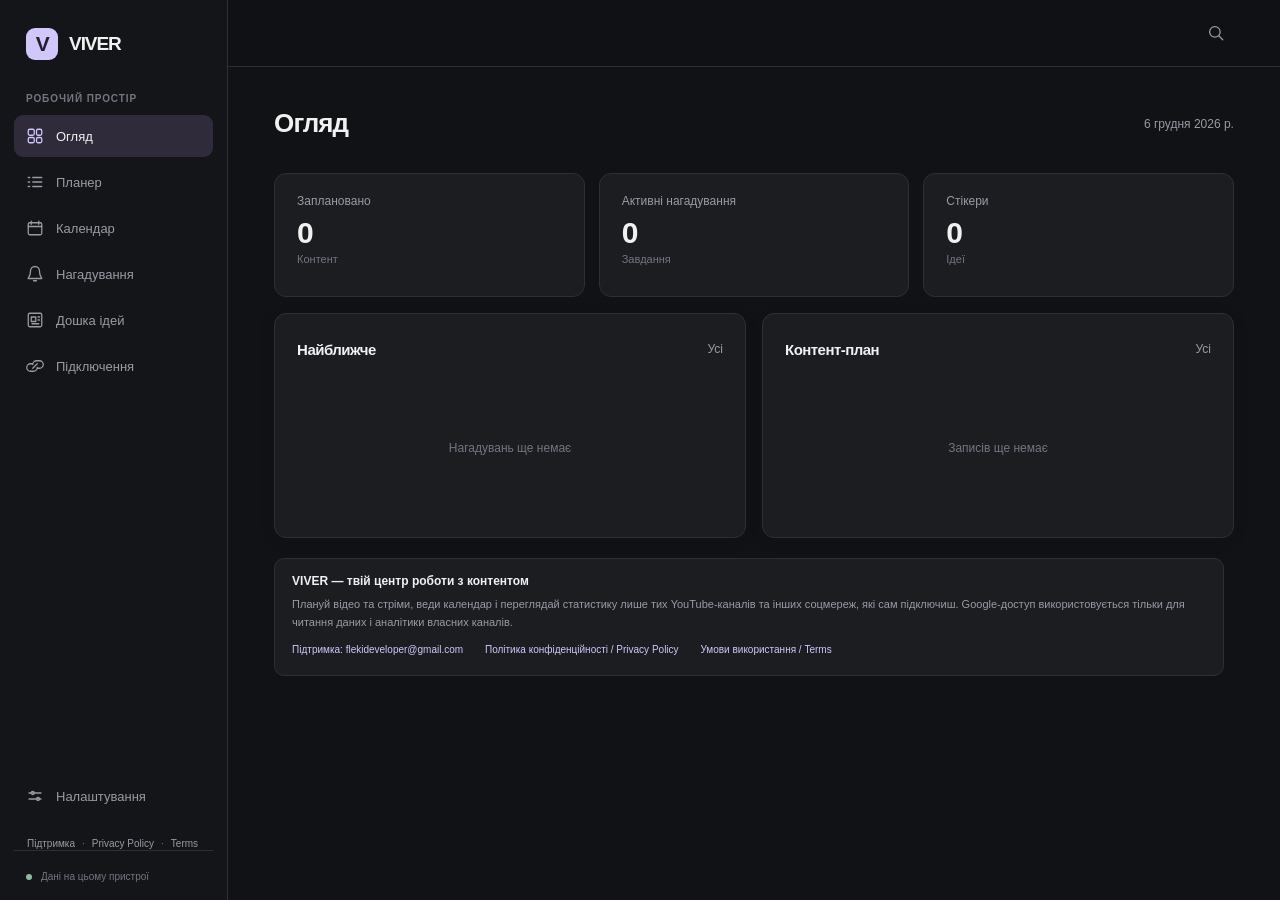
==== index.html @ 45562a7c "legal: use flekideveloper@gmail.com as VIVER official support contact on site and in legal policies" ====
<!doctype html>
<html lang="uk" data-theme="dark">
<head>
<meta charset="utf-8">
<meta name="viewport" content="width=device-width, initial-scale=1">
<meta name="theme-color" content="#111215">
<meta http-equiv="Content-Security-Policy" content="default-src 'self'; script-src 'self'; connect-src 'self' https://viver-auth.flekideveloper.workers.dev; img-src 'self' https: data:; style-src 'self' 'unsafe-inline'; object-src 'none'; base-uri 'self'; form-action 'self';">
<meta name="description" content="VIVER — creator dashboard для планування контенту, календаря й аналітики підключених YouTube, TikTok, Twitch та X акаунтів.">
<title>VIVER</title>
<link rel="icon" href="./favicon.svg" type="image/svg+xml">
<link rel="stylesheet" href="./style.css?v=14">
<script defer src="./app.js?v=8"></script>
<script defer src="./features.js?v=7"></script>
<script defer src="./connections.js?v=4"></script>
<script defer src="./youtube.js?v=5"></script>
<script defer src="./overview-analytics.js?v=5"></script>
<script defer src="./creator-studio.js?v=4"></script>
<script defer src="./platform-hub.js?v=3"></script>
</head>
<body>
<svg class="sprites" aria-hidden="true" xmlns="http://www.w3.org/2000/svg">
<symbol id="i-home" viewBox="0 0 24 24"><rect x="3" y="3" width="8" height="8" rx="2"/><rect x="14" y="3" width="7" height="8" rx="2"/><rect x="3" y="14" width="8" height="7" rx="2"/><rect x="14" y="14" width="7" height="7" rx="2"/></symbol>
<symbol id="i-list" viewBox="0 0 24 24"><path d="M9 6h12M9 12h12M9 18h12M3 6h2M3 12h2M3 18h2"/></symbol>
<symbol id="i-calendar" viewBox="0 0 24 24"><rect x="3" y="5" width="18" height="16" rx="2"/><path d="M7 3v4m10-4v4M3 10h18"/></symbol>
<symbol id="i-bell" viewBox="0 0 24 24"><path d="M18 8a6 6 0 0 0-12 0c0 8-3 8-3 10h18c0-2-3-2-3-10Zm-8 13h4"/></symbol>
<symbol id="i-board" viewBox="0 0 24 24"><rect x="3" y="3" width="18" height="18" rx="2"/><path d="M7 8h6v6H7zM16 8h2m-2 4h2M8 17h9"/></symbol>
<symbol id="i-link" viewBox="0 0 24 24"><path d="M9 15l6-6M8 9H6a5 5 0 0 0 0 10h4a5 5 0 0 0 5-5m-6-4a5 5 0 0 1 5-5h4a5 5 0 0 1 0 10h-2"/></symbol>
<symbol id="i-settings" viewBox="0 0 24 24"><path d="M4 8h16M4 16h16"/><circle cx="9" cy="8" r="2"/><circle cx="16" cy="16" r="2"/></symbol>
<symbol id="i-search" viewBox="0 0 24 24"><circle cx="10.5" cy="10.5" r="7"/><path d="m16 16 5 5"/></symbol>
<symbol id="i-plus" viewBox="0 0 24 24"><path d="M12 4v16M4 12h16"/></symbol>
<symbol id="i-close" viewBox="0 0 24 24"><path d="M5 5l14 14M19 5 5 19"/></symbol>
<symbol id="i-edit" viewBox="0 0 24 24"><path d="M4 20h5L20 9a2.2 2.2 0 0 0-5-5L4 15v5Zm9-12 4 4"/></symbol>
<symbol id="i-check" viewBox="0 0 24 24"><path d="m4 12 5 5L20 6"/></symbol>
<symbol id="i-trash" viewBox="0 0 24 24"><path d="M4 7h16m-13 0 1 14h8l1-14M9 7V4h6v3"/></symbol>
<symbol id="i-download" viewBox="0 0 24 24"><path d="M12 3v13m-5-5 5 5 5-5M4 18v3h16v-3"/></symbol>
<symbol id="i-upload" viewBox="0 0 24 24"><path d="M12 16V3m-5 5 5-5 5 5M4 18v3h16v-3"/></symbol>
<symbol id="i-menu" viewBox="0 0 24 24"><path d="M4 7h16M4 12h16M4 17h16"/></symbol>
</svg>
<div class="layout">
<aside class="sidebar" id="sidebar" aria-label="Навігація">
 <div class="brand"><div class="logo">V</div><span>VIVER</span></div>
 <div class="nav-label" data-t="workspace">РОБОЧИЙ ПРОСТІР</div>
 <nav class="navigation">
  <button class="nav-item active" data-page="home" type="button"><svg><use href="#i-home"/></svg><span data-t="home">Огляд</span></button>
  <button class="nav-item" data-page="planner" type="button"><svg><use href="#i-list"/></svg><span data-t="planner">Планер</span></button>
  <button class="nav-item" data-page="calendar" type="button"><svg><use href="#i-calendar"/></svg><span data-t="calendar">Календар</span></button>
  <button class="nav-item" data-page="reminders" type="button"><svg><use href="#i-bell"/></svg><span data-t="reminders">Нагадування</span><span id="nav-reminder-count" class="nav-count" hidden></span></button>
  <button class="nav-item" data-page="board" type="button"><svg><use href="#i-board"/></svg><span data-t="board">Дошка ідей</span></button>
  <button class="nav-item" data-page="platforms" type="button"><svg><use href="#i-link"/></svg><span data-t="platforms">Статистика</span></button>
 </nav>
 <div class="sidebar-social" id="sidebar-social" hidden>
  <div class="nav-label" id="sidebar-social-heading">ПІДКЛЮЧЕНІ СОЦМЕРЕЖІ</div>
  <nav class="navigation social-side-navigation" id="social-sidebar-nav" aria-label="Підключені соцмережі"></nav>
 </div>
 <div class="sidebar-bottom"><button class="nav-item" data-page="settings" type="button"><svg><use href="#i-settings"/></svg><span data-t="settings">Налаштування</span></button><nav class="legal-nav" aria-label="Правова інформація"><a href="mailto:flekideveloper@gmail.com">Підтримка</a><span aria-hidden="true">·</span><a href="./privacy.html" target="_blank" rel="noopener">Privacy Policy</a><span aria-hidden="true">·</span><a href="./terms.html" target="_blank" rel="noopener">Terms</a></nav><div class="local-label"><span class="local-dot"></span><span data-t="local">Дані на цьому пристрої</span></div></div>
</aside>
<div class="scrim" id="scrim"></div>
<div class="content-shell">
 <header class="topbar">
  <div class="topbar-left"><button id="menu" class="icon-button mobile-menu" type="button" aria-label="Меню"><svg><use href="#i-menu"/></svg></button><strong id="page-heading">Огляд</strong></div>
  <div class="topbar-right"><button id="search-open" class="icon-button" type="button" aria-label="Пошук" title="Пошук • Ctrl+K"><svg><use href="#i-search"/></svg></button></div>
 </header>
 <main id="main" tabindex="-1">
  <section class="page active" id="page-home">
   <div class="page-title"><h1 data-t="overviewTitle">Огляд</h1><span id="today"></span></div>
   <div class="overview-stats">
    <button class="stat" data-goto="planner" type="button"><span data-t="scheduled">Заплановано</span><strong id="stat-plans">0</strong><small data-t="content">Контент</small></button>
    <button class="stat" data-goto="reminders" type="button"><span data-t="openTasks">Активні нагадування</span><strong id="stat-reminders">0</strong><small data-t="tasks">Завдання</small></button>
    <button class="stat" data-goto="board" type="button"><span data-t="notes">Стікери</span><strong id="stat-notes">0</strong><small data-t="ideas">Ідеї</small></button>
   </div>
   <div class="overview-grid">
    <div class="panel"><div class="panel-title"><h2 data-t="upcoming">Найближче</h2><button class="text-button" type="button" data-goto="reminders" data-t="viewAll">Усі</button></div><div id="home-reminders" class="compact-list"></div></div>
    <div class="panel"><div class="panel-title"><h2 data-t="contentPlan">Контент-план</h2><button class="text-button" type="button" data-goto="planner" data-t="viewAll">Усі</button></div><div id="home-plans" class="compact-list"></div></div>
   </div>
   <div class="viver-public-about" aria-label="About VIVER">
    <strong>VIVER — твій центр роботи з контентом</strong>
    <p>Плануй відео та стріми, веди календар і переглядай статистику лише тих YouTube-каналів та інших соцмереж, які сам підключиш. Google-доступ використовується тільки для читання даних і аналітики власних каналів.</p>
    <a href="mailto:flekideveloper@gmail.com">Підтримка: flekideveloper@gmail.com</a>
    <a href="./privacy.html" target="_blank" rel="noopener">Політика конфіденційності / Privacy Policy</a>
    <a href="./terms.html" target="_blank" rel="noopener">Умови використання / Terms</a>
   </div>
  </section>
  <section class="page" id="page-planner">
   <div class="page-title"><h1 data-t="planner">Планер</h1><div class="planner-header"><span id="plan-count" class="count"></span><div class="segmented" id="plan-modes"><button type="button" data-plan-mode="list" class="active" data-t="listMode">Список</button><button type="button" data-plan-mode="board" data-t="kanbanMode">Етапи</button></div><button type="button" class="primary-button" id="plan-new-top"><svg><use href="#i-plus"/></svg><span data-t="newPost">Новий запис</span></button></div></div>
   <div class="workspace-grid" id="planner-layout">
    <div class="panel form-panel" id="plan-editor" hidden><h2 id="plan-form-heading" data-t="newPost">Новий запис</h2>
     <form id="plan-form">
      <label><span data-t="title">Назва</span><input id="plan-title" maxlength="110" required placeholder="Назва відео або стриму" data-ph="contentPlaceholder"></label>
      <div class="two-fields"><label><span data-t="platform">Платформа</span><select id="plan-platform"><option value="youtube">YouTube</option><option value="tiktok">TikTok</option><option value="twitch">Twitch</option><option value="x">X</option><option value="other" data-t="other">Інше</option></select></label>
      <label><span data-t="stage">Стан</span><select id="plan-status"><option value="idea" data-t="idea">Ідея</option><option value="draft" data-t="draft">У процесі</option><option value="script" data-t="script">Сценарій</option><option value="record" data-t="record">Запис</option><option value="edit" data-t="editing">Монтаж</option><option value="ready" data-t="ready">Готово</option><option value="published" data-t="published">Опубліковано</option></select></label></div>
      <label><span data-t="date">Дата й час</span><input id="plan-date" type="datetime-local" required></label>
      <label><span data-t="details">Нотатка</span><textarea id="plan-notes" maxlength="350" rows="3" placeholder="Необов’язково" data-ph="optional"></textarea></label>
      <div class="form-actions"><button class="primary-button" id="plan-save" type="submit" data-t="addPost">Додати запис</button><button class="quiet-button" id="plan-cancel" type="button" hidden data-t="cancel">Скасувати</button></div>
     </form>
    </div>
    <div class="panel list-panel"><div class="panel-title"><h2 data-t="myContent">Мій контент</h2><select class="mini-select" id="plan-filter" aria-label="Фільтр"><option value="all" data-t="all">Усі</option><option value="idea" data-t="idea">Ідея</option><option value="draft" data-t="draft">У процесі</option><option value="script" data-t="script">Сценарій</option><option value="record" data-t="record">Запис</option><option value="edit" data-t="editing">Монтаж</option><option value="ready" data-t="ready">Готово</option><option value="published" data-t="published">Опубліковано</option></select></div><div id="plan-list" class="item-list"></div></div>
   </div>
   <div class="panel planner-visual" id="planner-visual" hidden><div class="planner-visual-top"><span class="visual-caption" data-t="dragStages">Перетягуй картки між етапами</span><button class="secondary-button" type="button" id="planner-new">+ <span data-t="newPost">Новий запис</span></button></div><div id="planner-visual-content"></div></div>
  </section>
  <section class="page" id="page-calendar">
   <div class="page-title"><h1 data-t="calendar">Календар</h1><div class="calendar-top-actions"><button type="button" class="secondary-button" id="calendar-add-plan"><svg><use href="#i-plus"/></svg><span data-t="newPost">Новий запис</span></button></div></div>
   <div class="calendar-page-layout">
    <div class="panel calendar-page-panel">
     <div class="calendar-nav" id="calendar-nav"><div class="calendar-month-steps"><button type="button" class="icon-button" id="calendar-prev" aria-label="Попередній місяць">‹</button><strong id="calendar-month"></strong><button type="button" class="icon-button" id="calendar-next" aria-label="Наступний місяць">›</button></div><button type="button" class="secondary-button" id="calendar-today" data-t="today">Сьогодні</button></div>
     <div id="calendar-content"></div>
    </div>
    <aside class="panel calendar-agenda" aria-label="Події обраного дня">
      <div class="agenda-head"><h2 id="calendar-selected-date"></h2><button type="button" class="icon-button" id="calendar-add-reminder" title="Нове нагадування" aria-label="Нове нагадування"><svg><use href="#i-plus"/></svg></button></div>
      <div id="calendar-day-items" class="agenda-items"></div>
    </aside>
   </div>
  </section>
  <section class="page" id="page-reminders">
   <div class="page-title"><h1 data-t="reminders">Нагадування</h1><div class="row-buttons"><button type="button" class="secondary-button" id="enable-alerts" title="Сповіщення працюють, поки вкладка відкрита"><svg><use href="#i-bell"/></svg><span data-t="alerts">Сповіщення</span></button><button type="button" class="primary-button" id="reminder-new-top"><svg><use href="#i-plus"/></svg><span data-t="newReminder">Нове нагадування</span></button></div></div>
   <div class="workspace-grid" id="reminder-layout">
    <div class="panel form-panel" id="reminder-editor" hidden><h2 id="reminder-form-heading" data-t="newReminder">Нове нагадування</h2>
     <form id="reminder-form">
      <label><span data-t="title">Назва</span><input id="reminder-title" maxlength="110" required placeholder="Що потрібно зробити?" data-ph="taskPlaceholder"></label>
      <label><span data-t="date">Дата й час</span><input id="reminder-due" type="datetime-local" required></label>
      <label><span data-t="repeatLabel">Повторення</span><select id="reminder-repeat"><option value="none" data-t="noRepeat">Без повторення</option><option value="daily" data-t="daily">Щодня</option><option value="weekly" data-t="weekly">Щотижня</option><option value="monthly" data-t="monthly">Щомісяця</option><option value="weekdays" data-t="selectedDays">Вибрані дні</option></select></label>
      <fieldset id="reminder-weekdays" class="weekday-picker" hidden><legend data-t="chooseDays">Дні тижня</legend><label><input type="checkbox" value="1">Пн</label><label><input type="checkbox" value="2">Вт</label><label><input type="checkbox" value="3">Ср</label><label><input type="checkbox" value="4">Чт</label><label><input type="checkbox" value="5">Пт</label><label><input type="checkbox" value="6">Сб</label><label><input type="checkbox" value="0">Нд</label></fieldset>
      <label><span data-t="priority">Пріоритет</span><select id="reminder-priority"><option value="normal" data-t="normal">Звичайний</option><option value="high" data-t="high">Високий</option><option value="low" data-t="low">Низький</option></select></label>
      <div class="form-actions"><button class="primary-button" id="reminder-save" type="submit" data-t="addReminder">Додати</button><button class="quiet-button" id="reminder-cancel" type="button" hidden data-t="cancel">Скасувати</button></div>
     </form>
    </div>
    <div class="panel list-panel"><div class="panel-title"><h2 data-t="myReminders">Мої нагадування</h2><div class="tabs" id="reminder-tabs"><button class="active" data-filter="open" type="button" data-t="open">Активні</button><button data-filter="all" type="button" data-t="all">Усі</button><button data-filter="done" type="button" data-t="done">Готові</button></div></div><div id="reminder-list" class="item-list"></div></div>
   </div>
  </section>
  <section class="page" id="page-board">
   <div class="page-title"><h1 data-t="board">Дошка ідей</h1><span id="note-count" class="count"></span></div>
   <div class="board-frame">
    <div class="board-toolbar">
     <div class="board-toolgroup"><button type="button" class="primary-button" id="add-note"><svg><use href="#i-plus"/></svg><span data-t="sticky">Стікер</span></button><div class="color-list" id="note-colors" aria-label="Колір стікера">
      <button type="button" class="swatch selected" data-color="yellow" style="--color:#ffdf82" title="Жовтий" aria-label="Жовтий"></button>
      <button type="button" class="swatch" data-color="pink" style="--color:#f9b8c4" title="Рожевий" aria-label="Рожевий"></button>
      <button type="button" class="swatch" data-color="lavender" style="--color:#cdbdfa" title="Фіолетовий" aria-label="Фіолетовий"></button>
      <button type="button" class="swatch" data-color="mint" style="--color:#aae7c8" title="М’ятний" aria-label="М’ятний"></button>
      <button type="button" class="swatch" data-color="blue" style="--color:#acdaff" title="Синій" aria-label="Синій"></button>
      <button type="button" class="swatch" data-color="peach" style="--color:#facaa3" title="Персиковий" aria-label="Персиковий"></button>
     </div><select id="board-group-filter" class="mini-select" aria-label="Групи"><option value="all" data-t="allGroups">Усі групи</option></select></div>
     <div class="zoom-controls"><button type="button" id="zoom-out" aria-label="Зменшити">−</button><span id="zoom-label">100%</span><button type="button" id="zoom-in" aria-label="Збільшити">+</button></div>
    </div>
    <div class="board-scroll" id="board-scroll">
     <div class="board-sizer" id="board-sizer"><div class="board-surface" id="board-surface"><svg class="board-connections" id="board-connections" width="1560" height="960" viewBox="0 0 1560 960" aria-hidden="true"></svg><div class="notes-layer" id="notes-layer"></div><div class="board-empty" id="board-empty"><span class="empty-sticky">+</span><strong data-t="emptyBoard">Тут починаються ідеї</strong><button class="quiet-button" id="empty-add" type="button" data-t="addFirst">Додати стікер</button></div></div></div>
    </div>
   </div>
   <input type="file" accept="image/*" id="note-image-input" hidden>
  </section>
  <section class="page" id="page-platforms">
   <div class="page-title"><h1 data-t="platforms">Статистика</h1></div>
   <div class="panel connections-panel"><div class="panel-title"><h2 data-t="accountConnections">Підключені акаунти</h2></div>
    <div class="connection-grid" id="viver-accounts" aria-live="polite"></div>
    <p class="connection-info" id="account-status-info"></p>
   </div>
  </section>

  <section class="page social-network-page" id="page-youtube" aria-hidden="true">
   <div class="page-title"><h1>YouTube</h1></div>
   <section class="youtube-accounts-switcher" id="youtube-accounts-switcher" hidden aria-label="Твої YouTube-канали">
     <div class="youtube-switcher-heading"><div><strong id="youtube-accounts-title">Мої YouTube-канали</strong><small id="youtube-accounts-limit">1 із 3</small></div><button type="button" class="secondary-button" id="youtube-add-channel">+ <span id="youtube-add-channel-label">Додати канал</span></button></div>
     <div id="youtube-channel-options" class="youtube-channel-options" role="group" aria-label="Обрати YouTube-канал"></div>
   </section>
   <section class="panel youtube-live-panel" id="youtube-live-panel" data-platform-section="youtube" aria-label="Статистика YouTube" hidden>
    <div class="panel-title">
     <div class="youtube-heading"><span class="youtube-heading-mark">▶</span><h2> YouTube · <span id="youtube-section-title">Канал</span></h2></div>
     <button type="button" class="secondary-button" id="youtube-refresh"><span aria-hidden="true">↻</span><span id="youtube-refresh-text">Оновити</span></button>
    </div>
    <div class="youtube-status" id="youtube-live-status" role="status" aria-live="polite"></div>
    <div class="youtube-live-data" id="youtube-live-data" hidden>
      <div class="youtube-channel-profile" id="youtube-channel-profile"></div>
      <div class="youtube-live-metrics" id="youtube-live-metrics"></div>
      <div class="youtube-history" id="youtube-history" hidden></div>
      <div class="youtube-latest" id="youtube-latest"></div>
      <div class="youtube-foot" id="youtube-live-foot"></div>
    </div>
   </section>
   <section class="creator-overview" id="creator-overview" aria-label="Аналітика соцмереж">
    <div class="creator-overview-top">
      <div><h2 id="creator-overview-title">Аналітика соцмереж</h2><p id="creator-overview-subtitle">Показники підключених акаунтів</p></div>
      <button class="secondary-button creator-refresh" type="button" id="creator-refresh"><span aria-hidden="true">↻</span><span id="creator-refresh-label">Оновити</span></button>
    </div>
    <div id="creator-overview-content" aria-live="polite" class="creator-overview-content"></div>
   </section>
   <section class="creator-home-tools" id="creator-home-tools" hidden aria-label="Цілі й сповіщення"><div id="creator-home-goals"></div><div id="creator-home-alerts"></div></section>
   <section class="panel studio-panel" id="studio-panel" data-platform-section="youtube" hidden aria-label="Creator Studio YouTube">
    <div class="studio-head">
      <div><h2 id="studio-heading">Мій YouTube · Creator Studio</h2><p id="studio-caption">Відео, планер, цілі, події й порівняння</p></div>
      <button class="secondary-button" type="button" id="studio-reload">↻ <span id="studio-reload-text">Оновити</span></button>
    </div>
    <div class="studio-tabs" id="studio-tabs" role="tablist" aria-label="Вкладки Creator Studio">
      <button role="tab" type="button" class="active" aria-selected="true" data-studio-tab="videos">Відео</button>
      <button role="tab" type="button" aria-selected="false" data-studio-tab="planner">Планер</button>
      <button role="tab" type="button" aria-selected="false" data-studio-tab="goals">Цілі</button>
      <button role="tab" type="button" aria-selected="false" data-studio-tab="alerts">Сповіщення <span id="studio-alert-count" hidden></span></button>
      <button role="tab" type="button" aria-selected="false" data-studio-tab="compare">Порівняння</button>
    </div>
    <div class="studio-body" id="studio-body" role="tabpanel" aria-live="polite"></div>
   </section>

  </section>
  <section class="page social-network-page" id="page-tiktok" aria-hidden="true">
   <div class="page-title"><h1>TikTok</h1></div>
   <div class="social-network-mount" id="social-mount-tiktok">   <section class="panel social-studio-panel" id="social-studio-panel" data-platform-section="social" hidden>
    <div class="social-studio-head"><div><h2 id="social-studio-title">Платформа</h2><p id="social-studio-subtitle">Аналітика підключеного акаунта</p></div>
      <button type="button" class="secondary-button" id="social-studio-reload">↻ <span id="social-studio-reload-label">Оновити</span></button>
    </div>
    <div class="social-studio-tabs" id="social-studio-tabs" role="tablist" aria-label="Інструменти платформи"></div>
    <div class="social-studio-content" id="social-studio-content" role="tabpanel" aria-live="polite"></div>
   </section>
</div>
  </section>
  <section class="page social-network-page" id="page-twitch" aria-hidden="true">
   <div class="page-title"><h1>Twitch</h1></div>
   <div class="social-network-mount" id="social-mount-twitch"></div>
  </section>
  <section class="page social-network-page" id="page-x" aria-hidden="true">
   <div class="page-title"><h1>X</h1></div>
   <div class="social-network-mount" id="social-mount-x"></div>
  </section>
  <section class="page" id="page-settings">
   <div class="page-title"><h1 data-t="settings">Налаштування</h1></div>
   <div class="settings-stack">
    <div class="setting-row theme-setting-row"><div><strong data-t="appearance">Вигляд</strong></div><div class="theme-grid" id="theme-buttons" role="group" aria-label="Тема оформлення">
      <button type="button" class="theme-option active" data-theme-option="dark" aria-pressed="true"><span class="theme-preview preview-dark"><i></i><b></b></span><span data-t="dark">Темна</span></button>
      <button type="button" class="theme-option" data-theme-option="light" aria-pressed="false"><span class="theme-preview preview-light"><i></i><b></b></span><span data-t="light">Світла</span></button>
      <button type="button" class="theme-option" data-theme-option="gray" aria-pressed="false"><span class="theme-preview preview-gray"><i></i><b></b></span><span data-t="gray">Сіра</span></button>
      <button type="button" class="theme-option" data-theme-option="cosmic" aria-pressed="false"><span class="theme-preview preview-cosmic"><i></i><b></b></span><span data-t="cosmic">Космічна</span></button>
     </div></div>
    <div class="setting-row"><div><strong data-t="language">Мова</strong></div><select id="language" aria-label="Мова"><option value="uk">Українська</option><option value="en">English</option></select></div>
    <div class="setting-row"><div><strong data-t="backup">Резервна копія</strong></div><div class="row-buttons"><button type="button" class="secondary-button" id="export"><svg><use href="#i-download"/></svg><span data-t="export">Експорт</span></button><label class="secondary-button file-button" for="import"><svg><use href="#i-upload"/></svg><span data-t="import">Імпорт</span><input id="import" type="file" accept=".json,application/json" hidden></label></div></div>
    <div class="setting-row danger"><div><strong data-t="reset">Видалити локальні дані</strong></div><button type="button" class="danger-button" id="reset" data-t="delete">Видалити</button></div>
   </div>
   <p class="settings-footnote" data-t="storageNotice">Нагадування, планер і стікери зберігаються лише в цьому браузері.</p>
   <details class="imported-reports-collapse" id="imported-reports-collapse">
     <summary id="imported-reports-summary">Імпортовані CSV/JSON звіти <span>⌄</span></summary>
   <div class="panel analytics-panel"><div class="panel-title"><h2 data-t="statistics">Звіти</h2><div class="row-buttons"><button class="secondary-button" id="report-template" type="button" data-t="sampleCsv">Шаблон CSV</button><label class="secondary-button file-button" for="report-import"><svg><use href="#i-upload"/></svg><span data-t="importReport">Імпорт звіту</span><input id="report-import" type="file" accept=".csv,.json,text/csv,application/json" hidden></label></div></div>
    <div class="analytics-filters"><label><span data-t="platform">Платформа</span><select id="analytics-provider"><option value="youtube">YouTube</option><option value="tiktok">TikTok</option><option value="twitch">Twitch</option><option value="x">X</option></select></label><label><span data-t="metric">Показник</span><select id="analytics-metric"><option value="views" data-t="views">Перегляди</option><option value="followers" data-t="followers">Підписники</option><option value="likes" data-t="likes">Вподобання</option><option value="comments" data-t="comments">Коментарі</option><option value="shares" data-t="shares">Поширення</option></select></label></div>
    <div class="analytics-chart" id="analytics-chart"></div>
    <div class="analytics-bottom"><small data-t="reportNote">Статистика лише з імпортованих звітів. Автоматичне підключення соцмереж ще недоступне.</small><button id="analytics-clear" type="button" class="text-button" data-t="clearReports">Видалити звіти</button></div>
   </div>
   </details>
  </section>
 </main>
</div>
</div>
<dialog id="note-details-dialog" class="note-details-dialog" aria-labelledby="note-details-title">
 <form id="note-details-form" method="dialog">
  <div class="note-dialog-heading"><h2 id="note-details-title" data-t="noteDetails">Деталі стікера</h2><button type="button" class="icon-button" id="note-details-close" aria-label="Закрити"><svg><use href="#i-close"/></svg></button></div>
  <label><span data-t="noteGroup">Група</span><input id="note-details-group" maxlength="36" placeholder="Необов'язково" data-ph="optional" autocomplete="off"></label>
  <label><span data-t="noteLink">Посилання (HTTPS)</span><input id="note-details-link" type="url" maxlength="500" placeholder="https://…" autocomplete="off"></label>
  <div class="form-actions"><button type="submit" class="primary-button" id="note-details-save" data-t="saveChanges">Зберегти зміни</button><button type="button" class="quiet-button" id="note-details-cancel" data-t="cancel">Скасувати</button></div>
 </form>
</dialog>
<div class="toast" id="toast" role="status" aria-live="polite"></div>
<dialog id="search-dialog" class="search-dialog"><div class="search-top"><svg><use href="#i-search"/></svg><input type="search" id="search-input" placeholder="Знайти в моїх записах…" data-ph="searchPlaceholder" autocomplete="off"><button class="icon-button" type="button" id="search-close" aria-label="Закрити"><svg><use href="#i-close"/></svg></button></div><div class="search-results" id="search-results"></div><div class="search-footer">Esc · <span data-t="close">Закрити</span></div></dialog>
</body>
</html>
---- style.css ----
:root{color-scheme:dark;--bg:#111215;--sidebar:#141518;--card:#1b1d21;--hover:#24262c;--border:#2d2f35;--text:#f1f1f1;--sub:#989ba4;--hint:#727681;--accent:#d2c7fb;--accent-text:#201b30;--field:#16171b;--danger:#ec99a0;font-family:Inter,ui-sans-serif,-apple-system,BlinkMacSystemFont,"Segoe UI",sans-serif;font-size:14px;font-synthesis:none}
*{box-sizing:border-box}html{scroll-behavior:smooth}body{margin:0;background:var(--bg);color:var(--text);min-width:310px}button,input,select,textarea{font:inherit}button{cursor:pointer}button:disabled{opacity:.45;cursor:not-allowed}button:focus-visible,input:focus-visible,textarea:focus-visible,select:focus-visible{outline:2px solid var(--accent);outline-offset:2px}button:active{transform:scale(.985)}svg:not(.sprites){width:19px;height:19px;stroke:currentColor;fill:none;stroke-width:1.7;stroke-linecap:round;stroke-linejoin:round;flex:none}.sprites{position:absolute;width:0;height:0;overflow:hidden}p,h1,h2,h3{margin-top:0}h1,h2,h3{letter-spacing:-.035em}h1{font-size:26px;font-weight:650}h2{font-size:15px;font-weight:650}small{font-size:12px}
[hidden]{display:none!important}
.layout{display:flex;min-height:100vh}.sidebar{width:228px;min-width:228px;position:sticky;top:0;height:100vh;padding:28px 14px 18px;background:var(--sidebar);border-right:1px solid var(--border);display:flex;flex-direction:column;z-index:60}.brand{display:flex;align-items:center;gap:11px;padding:0 12px 33px;font-size:19px;font-weight:800;letter-spacing:-.055em}.logo{width:32px;height:32px;border-radius:9px;background:var(--accent);color:#22202b;display:grid;place-items:center;font-size:21px;font-weight:850;letter-spacing:-.07em}.nav-label{font-size:10px;letter-spacing:.09em;font-weight:650;color:var(--hint);padding:0 12px;margin-bottom:11px}.navigation{display:grid;gap:4px}.nav-item{display:flex;width:100%;height:42px;align-items:center;gap:12px;background:transparent;border:0;border-radius:9px;padding:0 12px;text-align:left;color:var(--sub);font-size:13px;font-weight:520}.nav-item:hover{background:var(--hover);color:var(--text)}.nav-item.active{color:var(--text);background:#302b3b}.nav-item.active svg{color:var(--accent)}.nav-item svg{width:18px;height:18px}.nav-count{margin-left:auto;min-width:21px;border-radius:5px;background:var(--hover);text-align:center;padding:2px 5px;font-size:11px;color:var(--text)}.sidebar-bottom{margin-top:auto}.sidebar-bottom .nav-item{margin-bottom:14px}.local-label{border-top:1px solid var(--border);padding:20px 12px 0;display:flex;align-items:center;gap:9px;color:var(--hint);font-size:10px}.local-dot{width:6px;height:6px;border-radius:50%;background:#8cbba2}.content-shell{flex:1;min-width:0;max-width:100%}.topbar{height:67px;border-bottom:1px solid var(--border);display:flex;align-items:center;justify-content:space-between;padding:0 clamp(24px,3.6vw,55px);position:sticky;top:0;z-index:35;background:color-mix(in srgb,var(--bg) 96%,transparent);backdrop-filter:blur(12px)}.topbar-left,.topbar-right{display:flex;align-items:center;gap:14px}.topbar-left strong{font-size:13px;font-weight:620}.icon-button{border:0;background:none;color:var(--sub);height:36px;width:36px;border-radius:8px;display:grid;place-items:center}.icon-button:hover{background:var(--hover);color:var(--text)}.icon-button svg{width:18px;height:18px}.top-divider{height:24px;width:1px;background:var(--border)}.account-icon{height:31px;width:31px;background:#322a3f;color:#d8c8ff;border:1px solid #4d425d;border-radius:9px;display:grid;place-items:center;font-size:13px;font-weight:760}.mobile-menu{display:none}
main{padding:34px clamp(24px,3.6vw,55px) 65px;max-width:1580px;margin:auto;outline:none}.page{display:none}.page.active{display:block;animation:fade .18s ease-out}@keyframes fade{from{opacity:.6;transform:translateY(4px)}to{opacity:1;transform:translateY(0)}}.page-title{display:flex;justify-content:space-between;align-items:center;gap:15px;min-height:45px;margin-bottom:27px}.page-title h1{margin:0}.page-title>span{color:var(--sub);font-size:12px}.count{font-variant-numeric:tabular-nums}
.overview-stats{display:grid;grid-template-columns:repeat(3,minmax(0,1fr));gap:14px;margin-bottom:16px}.stat{border:1px solid var(--border);background:var(--card);border-radius:12px;padding:20px 22px;display:flex;flex-direction:column;align-items:flex-start;min-height:154px;text-align:left;color:var(--text);transition:background .14s,border-color .14s}.stat:hover{background:var(--hover);border-color:#505057}.stat>span{font-size:12px;color:var(--sub)}.stat strong{font-size:35px;line-height:1.2;font-weight:650;letter-spacing:-.06em;margin:11px 0 5px}.stat small{font-size:11px;color:var(--hint)}.overview-grid{display:grid;grid-template-columns:1fr 1fr;gap:16px}.panel{background:var(--card);border:1px solid var(--border);border-radius:12px}.overview-grid .panel{padding:22px;min-height:260px}.panel-title{display:flex;align-items:center;justify-content:space-between;gap:15px;margin-bottom:18px}.panel-title h2{margin:0}.text-button{border:0;background:none;color:var(--sub);font-size:12px;padding:6px 0}.text-button:hover{color:var(--accent)}.empty-state{min-height:135px;display:flex;align-items:center;justify-content:center;color:var(--hint);font-size:12px;text-align:center;padding:18px}.compact-list{display:flex;flex-direction:column}.compact-item{padding:14px 0;border-bottom:1px solid var(--border);display:flex;gap:12px;align-items:center;justify-content:space-between}.compact-item:last-child{border:0}.compact-item>span{overflow:hidden;min-width:0}.compact-item strong{display:block;font-size:12px;font-weight:600;overflow:hidden;text-overflow:ellipsis;white-space:nowrap}.compact-item small{display:block;font-size:11px;color:var(--sub);margin-top:5px}.compact-date{white-space:nowrap;color:var(--hint);font-size:11px}
.workspace-grid{display:grid;grid-template-columns:minmax(270px,.82fr) minmax(0,1.25fr);gap:16px;align-items:start}.form-panel,.list-panel{padding:23px}.form-panel h2{margin:0 0 24px}.form-panel form{display:flex;flex-direction:column;gap:17px}.form-panel label{display:flex;flex-direction:column;gap:8px;min-width:0}.form-panel label>span{color:var(--sub);font-size:12px}.form-panel input,.form-panel select,.form-panel textarea,.mini-select,.setting-row select{width:100%;min-height:39px;border:1px solid var(--border);border-radius:8px;background:var(--field);color:var(--text);padding:9px 11px;font-size:12px}.form-panel input::placeholder,.form-panel textarea::placeholder{color:var(--hint)}.form-panel textarea{resize:vertical;min-height:76px}.two-fields{display:grid;grid-template-columns:1fr 1fr;gap:12px}.form-actions{display:flex;gap:8px;align-items:center;margin-top:5px}.primary-button,.secondary-button,.quiet-button,.danger-button{display:inline-flex;align-items:center;justify-content:center;gap:8px;border-radius:8px;border:1px solid transparent;min-height:36px;padding:8px 14px;font-size:12px;font-weight:600;white-space:nowrap}.primary-button{background:var(--accent);color:var(--accent-text)}.primary-button:hover{filter:brightness(1.09)}.secondary-button{background:var(--hover);border-color:var(--border);color:var(--text)}.secondary-button:hover{border-color:#55545d}.quiet-button{background:transparent;color:var(--sub)}.quiet-button:hover{background:var(--hover);color:var(--text)}.danger-button{color:var(--danger);background:transparent;border-color:#684044}.danger-button:hover{background:#672c3644}.primary-button svg,.secondary-button svg{width:16px;height:16px}.mini-select{width:auto;min-width:100px;padding:6px 9px;min-height:32px}.item-list{min-height:140px}.list-item{display:flex;gap:12px;align-items:center;padding:14px 0;border-bottom:1px solid var(--border);min-width:0}.list-item:last-child{border-bottom:0}.list-item-info{flex:1;min-width:0}.list-item-info strong{display:block;overflow-wrap:anywhere;font-size:13px;font-weight:600}.list-item-info small{display:block;color:var(--sub);font-size:11px;margin-top:5px;overflow-wrap:anywhere;line-height:1.4}.stage-select{width:auto;max-width:113px;min-height:31px;padding:4px 6px;border:1px solid var(--border);border-radius:7px;color:var(--sub);background:var(--field);font-size:11px}.item-actions{display:flex;align-items:center;gap:2px}.item-actions button{display:grid;place-items:center;height:28px;width:28px;border:0;border-radius:6px;background:none;color:var(--hint)}.item-actions button:hover{background:var(--hover);color:var(--text)}.item-actions button svg{width:15px;height:15px}.item-actions button.delete:hover{color:var(--danger)}.item-tag{padding:4px 7px;border-radius:5px;font-size:10px;color:var(--sub);background:var(--hover)}.check-box{display:grid;place-items:center;flex:none;width:20px;height:20px;border:1px solid #65666c;background:none;border-radius:6px;color:transparent;padding:0}.check-box svg{width:14px;height:14px}.check-box.checked{background:#b7d8c2;color:#22382a;border-color:#b7d8c2}.item-done .list-item-info strong{text-decoration:line-through;color:var(--hint)}.overdue{color:#e2a29f!important}.tabs{display:flex;gap:3px;padding:3px;background:var(--field);border-radius:7px;border:1px solid var(--border)}.tabs button{border:0;background:transparent;border-radius:5px;font-size:11px;padding:6px 9px;color:var(--hint)}.tabs button.active{background:var(--hover);color:var(--text)}
.board-frame{border:1px solid var(--border);border-radius:12px;background:var(--card);overflow:hidden}.board-toolbar{display:flex;align-items:center;justify-content:space-between;gap:12px;padding:12px 15px;min-height:64px}.board-toolgroup{display:flex;gap:21px;align-items:center;flex-wrap:wrap}.color-list{display:flex;align-items:center;gap:9px}.swatch{width:20px;height:20px;border-radius:5px;background:var(--color);border:2px solid transparent;padding:0}.swatch.selected{outline:2px solid var(--accent);outline-offset:3px}.zoom-controls{display:flex;align-items:center;gap:4px;color:var(--sub);font-size:11px}.zoom-controls button{width:29px;height:29px;display:grid;place-items:center;border:1px solid var(--border);border-radius:6px;background:none;color:var(--sub);font-size:18px}.zoom-controls button:hover{color:var(--text);background:var(--hover)}.zoom-controls span{text-align:center;min-width:47px;font-variant-numeric:tabular-nums}
.board-scroll{height:min(72vh,750px);min-height:475px;overflow:auto;background:#fcfbf8;overscroll-behavior:contain}.board-sizer{position:relative;width:1560px;height:960px}.board-surface{position:absolute;top:0;left:0;width:1560px;height:960px;transform-origin:top left;background:#fcfbf8;background-image:radial-gradient(#d5d3cc 1px,transparent 1px);background-size:22px 22px}.notes-layer{position:absolute;inset:0;pointer-events:none}.board-empty{position:absolute;top:50%;left:50%;transform:translate(-50%,-50%);display:flex;align-items:center;justify-content:center;flex-direction:column;gap:13px;color:#797978;text-align:center;pointer-events:auto}.board-empty strong{font-size:15px;font-weight:600;color:#49494a}.board-empty .quiet-button{color:#615b78}.board-empty .quiet-button:hover{background:#eae6ee}.empty-sticky{height:65px;width:65px;background:#ffdf82;color:#85702f;font-size:37px;display:grid;place-items:center;transform:rotate(-5deg);box-shadow:2px 6px 15px #57504426}.sticky{position:absolute;width:214px;height:207px;display:flex;flex-direction:column;background:var(--sticky);box-shadow:2px 7px 19px #312f3033;color:#332f38;border-radius:2px;pointer-events:auto}.sticky-head{height:36px;flex:none;touch-action:none;cursor:grab;display:flex;align-items:center;justify-content:space-between;padding:5px 8px 0 13px}.sticky-head:active{cursor:grabbing}.sticky-grip{font-size:13px;opacity:.36;user-select:none;letter-spacing:3px}.sticky-actions{display:flex;align-items:center;gap:2px}.sticky-actions button{width:22px;height:22px;border-radius:5px;color:#494048ac;background:none;border:0;font-size:17px;display:grid;place-items:center}.sticky-actions button:hover{background:#00000012;color:#342533}.sticky textarea{width:100%;height:100%;min-height:0;flex:1;resize:none;background:transparent;color:#342f38;border:0;outline:none;padding:12px 13px 7px;font-size:14px;line-height:1.5;font-weight:540;overflow:auto}.sticky textarea::placeholder{color:#6b6277}.sticky-bottom{display:flex;justify-content:flex-end;padding:4px 10px 8px}.sticky-bottom select{background:#ffffff70;border:0;border-radius:4px;padding:3px;color:#403c43;font-size:10px}.sticky:focus-within{outline:2px solid #7e6aa7;outline-offset:0}
.platforms-panel{max-width:830px;padding:0 23px}.platform-row{display:flex;align-items:center;gap:15px;padding:21px 1px;border-bottom:1px solid var(--border)}.platform-row:last-child{border:0}.platform-icon{width:41px;height:41px;display:grid;place-items:center;flex:none;border-radius:11px;color:#fff;font-size:21px;font-weight:750}.platform-icon.youtube{background:#b63838}.platform-icon.tiktok{background:#17181a;text-shadow:2px 1px #b23f55,-2px -1px #5bb3a4}.platform-icon.twitch{background:#6442a1}.platform-icon.x{background:#08090a}.platform-row>span:nth-child(2){display:flex;flex-direction:column;gap:4px;flex:1}.platform-row strong{font-size:13px;font-weight:620}.platform-row small{color:var(--hint)}.tag{color:var(--hint);font-size:11px}.platform-footnote,.settings-footnote{font-size:12px;color:var(--hint);line-height:1.6;max-width:680px;margin-top:18px}
.settings-stack{max-width:830px;border:1px solid var(--border);background:var(--card);border-radius:12px;padding:0 23px}.setting-row{display:flex;align-items:center;justify-content:space-between;gap:15px;min-height:78px;padding:17px 0;border-bottom:1px solid var(--border)}.setting-row:last-child{border:0}.setting-row strong{font-size:13px;font-weight:590}.setting-row select{width:160px}.segmented{display:flex;gap:3px;padding:3px;background:var(--field);border:1px solid var(--border);border-radius:8px}.segmented button{padding:7px 12px;border:0;border-radius:5px;background:none;color:var(--sub);font-size:12px}.segmented button.active{background:var(--hover);color:var(--text)}.row-buttons{display:flex;flex-wrap:wrap;gap:8px}.file-button{cursor:pointer}.setting-row.danger strong{color:var(--danger)}
.toast{position:fixed;right:25px;bottom:24px;z-index:130;max-width:400px;background:#343039;border:1px solid #68616b;color:#fff;padding:12px 16px;border-radius:9px;box-shadow:0 10px 35px #0008;font-size:12px;opacity:0;pointer-events:none;transform:translateY(10px);transition:opacity .15s,transform .15s}.toast.show{opacity:1;transform:none}
dialog{background:var(--card);border:1px solid var(--border);color:var(--text);border-radius:12px;box-shadow:0 30px 100px #0008}dialog::backdrop{background:#050507ad}.search-dialog{width:min(540px,calc(100vw - 28px));padding:0;max-height:80vh;overflow:hidden}.search-top{display:flex;align-items:center;gap:13px;padding:12px 13px;border-bottom:1px solid var(--border)}.search-top>svg{margin-left:6px;color:var(--sub)}.search-top input{border:0;outline:none;flex:1;min-width:0;background:transparent;color:var(--text);padding:10px 0;font-size:14px}.search-results{max-height:350px;overflow:auto;padding:7px}.search-result{width:100%;text-align:left;border:0;background:none;color:var(--text);padding:12px;border-radius:7px;display:flex;justify-content:space-between;gap:12px;font-size:12px;align-items:center}.search-result:hover{background:var(--hover)}.search-result>span{overflow:hidden;text-overflow:ellipsis;white-space:nowrap}.search-result small{color:var(--hint);white-space:nowrap}.search-footer{padding:10px 17px;border-top:1px solid var(--border);font-size:11px;color:var(--hint)}.scrim{display:none}
[data-theme=light]{color-scheme:light;--bg:#f8f8f7;--sidebar:#fff;--card:#fff;--hover:#f1f1f0;--border:#e5e5e4;--text:#1b1c20;--sub:#6f737b;--hint:#93969d;--accent:#3c3c45;--accent-text:#fff;--field:#fbfbfa;--danger:#ab3e51}
[data-theme=light] .nav-item.active{background:#eae9ed}[data-theme=light] .nav-item.active svg{color:#45404e}[data-theme=light] .account-icon{background:#eee9f7;color:#5d526d;border-color:#e3daed}[data-theme=light] .logo{background:#292b30;color:#fff}[data-theme=light] .swatch.selected{outline-color:#333}[data-theme=light] .danger-button{border-color:#e9c5cb}
@media(max-width:1120px){.sidebar{width:210px;min-width:210px}main{padding:28px 27px 50px}.topbar{padding:0 27px}.workspace-grid{grid-template-columns:minmax(245px,.86fr) minmax(0,1.14fr)}.form-panel,.list-panel{padding:18px}}
@media(max-width:860px){.sidebar{position:fixed;transform:translateX(-110%);transition:transform .22s ease;width:240px;min-width:240px;box-shadow:12px 0 45px #0005}.sidebar.open{transform:translateX(0)}.scrim.show{display:block;position:fixed;inset:0;background:#0009;z-index:50}.mobile-menu{display:grid}.overview-grid,.workspace-grid{grid-template-columns:1fr}.workspace-grid .form-panel{order:0}.workspace-grid .list-panel{order:1}.board-scroll{min-height:450px;height:65vh}}
@media(max-width:590px){main{padding:21px 15px 45px}.topbar{height:58px;padding:0 13px}.page-title{margin-bottom:19px}.page-title h1{font-size:23px}.overview-stats{gap:8px}.stat{min-height:122px;padding:14px 10px}.stat>span{font-size:11px}.stat strong{font-size:29px;margin:9px 0 4px}.stat small{font-size:10px}.overview-grid .panel{padding:16px}.panel-title{flex-wrap:wrap}.form-panel,.list-panel{padding:17px}.two-fields{gap:8px}.list-item{flex-wrap:wrap}.item-actions{margin-left:auto}.stage-select{margin-left:auto}.board-toolbar{flex-wrap:wrap;gap:15px}.board-toolgroup{gap:15px}.color-list{gap:7px}.swatch{height:18px;width:18px}.board-scroll{min-height:430px}.setting-row{align-items:flex-start;flex-direction:column}.settings-stack{padding:0 17px}.row-buttons{width:100%}.platforms-panel{padding:0 16px}.platform-row{gap:10px}.platform-icon{height:36px;width:36px}.tag{font-size:10px}}
@media(prefers-reduced-motion:reduce){*,*:before,*:after{animation:none!important;scroll-behavior:auto!important;transition:none!important}}


/* VIVER v0.2 — integrated planning tools, without new navigation items */
.planner-header{display:flex;align-items:center;gap:13px;flex-wrap:wrap}
#plan-modes{margin-left:6px}
#planner-visual{padding:18px;margin-top:0}
.planner-visual-top{display:flex;align-items:center;justify-content:space-between;gap:12px;padding:0 4px 17px}
.calendar-nav{display:flex;align-items:center;gap:10px;min-height:38px}
.calendar-nav strong{font-size:14px;font-weight:650;min-width:145px;text-align:center;text-transform:capitalize}
.calendar-nav .icon-button{font-size:24px;color:var(--text);border:1px solid var(--border);height:31px;width:31px}
.calendar-nav .icon-button:hover{background:var(--hover)}
.calendar-grid{display:grid;grid-template-columns:repeat(7,minmax(0,1fr));gap:1px;background:var(--border);border:1px solid var(--border);border-radius:9px;overflow:hidden}
.calendar-weekday{min-height:39px;display:grid;place-items:center;font-size:11px;font-weight:600;color:var(--sub);background:var(--field)}
.calendar-cell{background:var(--card);min-height:115px;min-width:0;padding:8px;transition:background .12s}
.calendar-cell:hover{background:var(--hover)}
.calendar-cell.outside{opacity:.4}
.calendar-cell.today .calendar-date{background:var(--accent);color:var(--accent-text)}
.calendar-date{border:0;background:none;color:var(--text);width:25px;height:25px;border-radius:7px;font-size:11px}
.day-events{display:flex;flex-direction:column;gap:3px;margin-top:6px;min-width:0}
.calendar-event{background:#45405a;color:#f0edfa;border:0;border-radius:4px;white-space:nowrap;text-overflow:ellipsis;overflow:hidden;text-align:left;font-size:10px;line-height:1.4;min-height:22px;padding:3px 5px;max-width:100%}
.calendar-event.reminder-event{background:#303f3a;color:#c0e7d2}
.calendar-event:hover{filter:brightness(1.15)}
.day-events small{font-size:10px;color:var(--hint)}
.kanban-board{display:grid;grid-template-columns:repeat(6,minmax(158px,1fr));gap:9px;overflow-x:auto;padding-bottom:5px}
.kanban-column{min-width:158px;min-height:315px;background:var(--field);border:1px solid var(--border);border-radius:10px;padding:9px}
.kanban-column-head{display:flex;align-items:center;justify-content:space-between;gap:8px;padding:5px 4px 12px;border-bottom:1px solid var(--border)}
.kanban-column-head strong{font-size:12px;font-weight:630}
.kanban-column-head span{font-size:11px;color:var(--sub);font-variant-numeric:tabular-nums}
.kanban-cards{display:grid;gap:8px;align-content:start;padding-top:12px}
.kanban-card{padding:11px 10px;display:flex;flex-direction:column;align-items:flex-start;gap:8px;min-width:0;text-align:left;background:var(--card);border:1px solid var(--border);border-radius:8px;color:var(--text)}
.kanban-card:hover{border-color:#77727f;background:var(--hover)}
.kanban-card strong{font-size:12px;font-weight:600;overflow-wrap:anywhere;line-height:1.5}
.kanban-card small,.kanban-progress{font-size:10px;color:var(--sub);line-height:1.4}
.kanban-progress{padding:3px 6px;background:var(--hover);border-radius:4px}
.checklist-host{flex-basis:100%;min-width:0}
.checklist-wrap{margin:0 0 0 1px}
.checklist-toggle{border:0;background:none;padding:1px 0;color:var(--sub);font-size:11px}
.checklist-toggle:hover{color:var(--accent)}
.checklist-editor{border-top:1px solid var(--border);padding:10px 0 4px;display:grid;gap:8px}
.check-item{display:flex;align-items:center;gap:12px;justify-content:space-between}
.check-item label{display:flex;align-items:center;gap:9px;cursor:pointer;min-width:0}
.check-item label span{font-size:12px;overflow-wrap:anywhere}
.check-item label span.complete{text-decoration:line-through;color:var(--hint)}
.check-item input{accent-color:var(--accent);width:15px;height:15px;flex:none}
.check-item button{border:0;background:none;color:var(--hint);font-size:18px;width:24px;height:24px}
.check-item button:hover{color:var(--danger)}
.check-add{display:flex;gap:5px;margin-top:4px}
.check-add input{flex:1;min-width:0;background:var(--field);border:1px solid var(--border);border-radius:7px;color:var(--text);padding:8px;font-size:12px}
.check-add button{width:33px;border:0;border-radius:7px;background:var(--hover);color:var(--text);font-size:18px}
.weekday-picker{border:1px solid var(--border);border-radius:9px;display:flex;flex-wrap:wrap;gap:8px;padding:13px}
.weekday-picker legend{font-size:11px;color:var(--sub);padding:0 5px}
.weekday-picker label{display:flex!important;flex-direction:row!important;align-items:center;gap:5px!important;font-size:11px;color:var(--text)}
.weekday-picker input{width:14px;height:14px;min-height:14px;accent-color:var(--accent)}
.recurrence-badge{color:#aca0d2}
.board-toolbar{flex-wrap:wrap}
.board-toolgroup{min-width:0}
#board-group-filter{min-width:108px;max-width:150px}
.board-connections{position:absolute;inset:0;width:1560px;height:960px;pointer-events:none;overflow:visible}
.sticky{overflow:visible}
.sticky-head{position:relative}
.sticky-group{position:absolute;top:35px;right:9px;z-index:1;background:#ffffffb8;border-radius:4px;padding:2px 5px;color:#5a5560;font-size:9px;max-width:90px;overflow:hidden;text-overflow:ellipsis;white-space:nowrap;pointer-events:none}
.sticky-photo{display:block;object-fit:cover;max-width:100%;width:calc(100% - 22px);height:58px;margin:0 11px 2px;border-radius:5px}
.sticky-link{display:grid;place-items:center;background:#ffffff8a;color:#494052;width:22px;height:20px;border-radius:5px;font-size:16px;text-decoration:none;margin-right:auto}
.sticky-link:hover{background:white}
.note-menu{position:absolute;z-index:5;top:30px;right:-5px;background:#fffefa;border:1px solid #d5d1cc;box-shadow:0 8px 19px #332a3340;border-radius:8px;padding:5px;width:145px;color:#29252d}
.note-menu button{width:100%;display:block;text-align:left;border:0;background:none;border-radius:5px;color:inherit;padding:7px 10px;font-size:11px}
.note-menu button:hover{background:#f0eced}
.notes-layer.connecting .sticky{cursor:crosshair}
.analytics-panel{max-width:830px;margin-top:20px;padding:22px}
.analytics-panel .panel-title{flex-wrap:wrap}
.analytics-filters{display:flex;gap:13px;flex-wrap:wrap}
.analytics-filters label{display:flex;flex-direction:column;gap:6px;color:var(--sub);font-size:11px;min-width:140px}
.analytics-filters select{background:var(--field);border:1px solid var(--border);border-radius:7px;color:var(--text);padding:8px;min-width:135px;font-size:12px}
.analytics-chart{margin-top:20px}
.analytics-summary{display:flex;align-items:baseline;gap:13px;flex-wrap:wrap}
.analytics-summary strong{font-size:31px;font-weight:650;letter-spacing:-.04em}
.analytics-summary span{font-size:11px;color:var(--sub)}
.metric-chart{display:block;width:100%;height:auto;max-height:220px;fill:none;color:var(--text);margin-top:12px}
.chart-dates{display:flex;justify-content:space-between;color:var(--sub);font-size:10px}
.analytics-bottom{display:flex;justify-content:space-between;align-items:center;gap:14px;margin-top:15px;border-top:1px solid var(--border);padding-top:15px}
.analytics-bottom small{color:var(--hint);line-height:1.5}
@media(max-width:1150px){.kanban-board{grid-template-columns:repeat(6,178px)}}
@media(max-width:680px){.planner-header{width:100%;justify-content:space-between}.page-title:has(.planner-header){flex-wrap:wrap}.calendar-cell{min-height:85px;padding:4px}.calendar-date{width:21px;height:21px}.calendar-event{font-size:9px}.calendar-nav{gap:4px}.calendar-nav strong{min-width:105px;font-size:12px}.calendar-nav .secondary-button{padding:7px;font-size:11px}.planner-visual-top{align-items:start}.board-toolbar{gap:10px}.analytics-panel{padding:16px}}
@media(max-width:450px){.calendar-cell{min-height:68px}.calendar-event{max-width:100%;font-size:8px}.day-events{gap:2px}.calendar-grid{gap:0}.planner-visual-top{flex-wrap:wrap}.calendar-nav{order:2;width:100%}#planner-new{order:1;margin-left:auto}.analytics-summary strong{font-size:25px}}
[data-theme=light] .calendar-event{background:#ece7f7;color:#5b4d79}
[data-theme=light] .calendar-event.reminder-event{background:#e2f3e9;color:#48735c}
[data-theme=light] .recurrence-badge{color:#7660ae}


/* VIVER v0.3 — dedicated calendar and four practical workspace themes. */
.theme-setting-row{align-items:flex-start;gap:28px}
.theme-setting-row>div:first-child{padding-top:10px;min-width:94px}
.theme-grid{display:grid;grid-template-columns:repeat(4,minmax(0,1fr));gap:10px;flex:1;max-width:600px}
.theme-option{display:flex;align-items:stretch;flex-direction:column;gap:9px;text-align:left;padding:9px;border:1px solid var(--border);border-radius:11px;background:var(--field);color:var(--text);min-width:0;transition:background .15s,border-color .15s}
.theme-option:hover{background:var(--hover);border-color:var(--sub)}
.theme-option.active{border-color:var(--accent);box-shadow:0 0 0 1px var(--accent)}
.theme-option>span:last-child{padding:0 3px 2px;font-size:12px;font-weight:650;white-space:nowrap}
.theme-preview{display:flex;gap:7px;width:100%;height:66px;padding:9px;border:1px solid #7f7c8833;border-radius:7px;overflow:hidden}
.theme-preview i{flex:0 0 25%;border-radius:4px}
.theme-preview b{flex:1;border-radius:4px}
.preview-dark{background:#111215}.preview-dark i{background:#2a2a32}.preview-dark b{background:#22232b}
.preview-light{background:#f5f5f3}.preview-light i{background:#dedede}.preview-light b{background:#fff}
.preview-gray{background:#2a2b2f}.preview-gray i{background:#44474c}.preview-gray b{background:#3a3b3f}
.preview-cosmic{background:radial-gradient(circle at 85% 12%,#6341a5 0,transparent 55%),linear-gradient(135deg,#101532,#080d24)}.preview-cosmic i{background:#29315a}.preview-cosmic b{background:#1b224b}
/* Neutral gray keeps all panels readable without purple accents. */
[data-theme=gray]{color-scheme:dark;--bg:#292a2e;--sidebar:#303136;--card:#36383d;--hover:#45474c;--border:#4d4e55;--text:#f4f4f5;--sub:#c0c1c5;--hint:#a0a2a9;--accent:#e0e1e4;--accent-text:#202126;--field:#2c2e33;--danger:#f3a2aa}
[data-theme=gray] .nav-item.active{background:#484b51}
[data-theme=gray] .nav-item.active svg{color:#f0f1f3}
[data-theme=gray] .account-icon{background:#4b4d53;border-color:#64666e;color:#eee}
[data-theme=gray] .logo{background:#e0e1e4;color:#292a2f}
[data-theme=gray] .local-dot{background:#b1cdbb}
[data-theme=gray] .calendar-event{background:#55565d;color:#fafafa}
[data-theme=gray] .calendar-event.reminder-event{background:#526258;color:#e0f2e6}
[data-theme=gray] .recurrence-badge{color:#d1d2d6}
/* Cosmic is an actual night-sky palette, not a colorful overlay blocking controls. */
[data-theme=cosmic]{color-scheme:dark;--bg:#0a1023;--sidebar:#10162c;--card:#161e38;--hover:#222d50;--border:#2e3a60;--text:#f3f2ff;--sub:#bbc1df;--hint:#8590be;--accent:#c7b3ff;--accent-text:#251a3e;--field:#11182f;--danger:#ffadbe}
[data-theme=cosmic] body{background:radial-gradient(ellipse 520px 470px at 80% 16%,#49366b3d,transparent 75%),radial-gradient(ellipse 550px 500px at 12% 89%,#273c7430,transparent 85%),var(--bg)}
[data-theme=cosmic] .content-shell{background-image:radial-gradient(#d9c8ff33 .7px,transparent 1px),radial-gradient(#97b4ff29 .7px,transparent 1px);background-size:85px 91px,130px 147px;background-position:0 4px,29px 37px}
[data-theme=cosmic] .topbar{background:color-mix(in srgb,var(--bg) 95%,transparent)}
[data-theme=cosmic] .nav-item.active{background:#2b3058}
[data-theme=cosmic] .nav-item.active svg{color:#d6c7ff}
[data-theme=cosmic] .account-icon{background:#302650;color:#d8c8ff;border-color:#5b4a87}
[data-theme=cosmic] .logo{background:linear-gradient(135deg,#ddcaff,#9681e9);color:#20192f}
[data-theme=cosmic] .stat,.theme-option,.panel{box-shadow:0 3px 16px #03061a18}
[data-theme=cosmic] .calendar-event{background:#473b77;color:#f5ecff}
[data-theme=cosmic] .calendar-event.reminder-event{background:#1f504c;color:#dbffef}
/* An independent month calendar with an immediately visible day agenda. */
.calendar-page-layout{display:grid;grid-template-columns:minmax(0,1fr) minmax(235px,290px);gap:16px;align-items:start}
.calendar-page-panel{padding:20px;min-width:0}
.calendar-page-panel .calendar-nav{display:flex;align-items:center;justify-content:space-between;gap:14px;margin:0 0 16px}
.calendar-month-steps{display:flex;align-items:center;gap:9px}
.calendar-month-steps strong{min-width:170px;text-align:center;font-size:15px;text-transform:capitalize;font-weight:680}
.calendar-month-steps .icon-button{font-size:24px}
.calendar-page-panel .calendar-grid{width:100%}
.calendar-page-panel .calendar-cell{min-height:122px;cursor:pointer;position:relative}
.calendar-page-panel .calendar-cell.selected{box-shadow:inset 0 0 0 2px var(--accent);background:color-mix(in srgb,var(--accent) 8%,var(--card))}
.calendar-page-panel .calendar-date:hover{background:var(--hover)}
.calendar-page-panel .calendar-cell.today.selected .calendar-date{background:var(--accent);color:var(--accent-text)}
.calendar-agenda{padding:21px 19px;min-height:255px}
.agenda-head{display:flex;align-items:center;justify-content:space-between;gap:10px;margin-bottom:18px}
.agenda-head h2{margin:0;font-size:15px;text-transform:capitalize;line-height:1.35}
.agenda-items{display:flex;flex-direction:column;gap:6px}
.agenda-empty{font-size:12px;line-height:1.6;color:var(--hint);padding:15px 0}
.agenda-row{display:flex;align-items:center;gap:12px;padding:11px 8px;border:0;border-radius:8px;background:transparent;color:var(--text);text-align:left;width:100%}
.agenda-row:hover{background:var(--hover)}
.agenda-time{font-size:11px;color:var(--sub);font-variant-numeric:tabular-nums;white-space:nowrap}
.agenda-body{flex:1;min-width:0;display:flex;flex-direction:column;gap:4px}
.agenda-body strong{font-size:12px;font-weight:600;overflow-wrap:anywhere}
.agenda-body small{font-size:11px;color:var(--hint)}
.agenda-chevron{font-size:20px;color:var(--hint)}
.calendar-top-actions{display:flex;align-items:center;gap:8px}
.visual-caption{color:var(--hint);font-size:12px}
@media(max-width:1200px){.calendar-page-layout{grid-template-columns:1fr}.calendar-agenda{min-height:0}}
@media(max-width:850px){.theme-setting-row{flex-direction:column;align-items:stretch;gap:12px}.theme-setting-row>div:first-child{padding:0}.theme-grid{max-width:none}}
@media(max-width:620px){.theme-grid{grid-template-columns:repeat(2,minmax(0,1fr))}.calendar-page-panel{padding:10px}.calendar-page-panel .calendar-cell{min-height:85px}.calendar-page-panel .calendar-nav{padding:7px 5px 0}.calendar-month-steps strong{min-width:115px;font-size:12px}.calendar-month-steps{gap:2px}.calendar-page-panel .calendar-event{font-size:9px}.calendar-page-panel .calendar-date{font-size:10px}.calendar-agenda{padding:18px}.page-title .calendar-top-actions .secondary-button{padding:8px 10px}}
@media(max-width:400px){.calendar-page-panel .calendar-cell{min-height:72px;padding:3px}.calendar-page-panel .calendar-event{font-size:8px;padding:2px 3px}.calendar-page-panel .calendar-month-steps strong{min-width:95px;font-size:11px}.calendar-page-panel .calendar-nav .secondary-button{padding:6px}}


/* VIVER 0.4 — focus content first; show editors only when requested. */
.workspace-grid:not(.editing){grid-template-columns:minmax(0,1fr)}
.workspace-grid:not(.editing)>.form-panel{display:none}
.workspace-grid:not(.editing)>.list-panel{width:100%;min-width:0}
.workspace-grid.editing>.form-panel{display:block}
.workspace-grid .list-panel{min-height:230px}
#planner-layout .list-item,#reminder-layout .list-item{gap:14px}
#planner-layout:not(.editing) .list-item{padding:16px 0}
#reminder-layout:not(.editing) .list-item{padding:15px 0}
.planner-header{justify-content:flex-end}
.planner-header .count{margin-right:auto}
#plan-new-top{min-width:125px}
.compact-action{width:100%;font:inherit;color:var(--text);background:transparent;border:0;cursor:pointer;text-align:left;border-radius:7px;padding:12px 8px}
.compact-action:hover{background:var(--hover)}
.compact-action:focus-visible{outline:2px solid var(--accent)}
.compact-action>span{min-width:0}
.overview-stats .stat{min-height:124px}
.overview-stats .stat strong{font-size:30px;margin:7px 0 2px}
.overview-grid .panel{min-height:215px}
#page-platforms .analytics-panel{max-width:950px;margin-top:0}
#page-platforms .page-title{margin-bottom:22px}
#page-platforms .analytics-panel .panel-title h2{font-size:14px}
.note-details-dialog{width:min(430px,calc(100vw - 25px));padding:22px}
.note-details-dialog form{display:flex;flex-direction:column;gap:18px}
.note-dialog-heading{display:flex;justify-content:space-between;align-items:center;gap:12px}
.note-dialog-heading h2{font-size:16px;margin:0}
.note-details-dialog label{display:flex;flex-direction:column;gap:8px;font-size:12px;color:var(--sub)}
.note-details-dialog input{background:var(--field);border:1px solid var(--border);border-radius:8px;min-height:42px;padding:10px 12px;color:var(--text);font-size:12px}
.note-details-dialog .form-actions{margin-top:0}
.note-details-dialog .form-actions .primary-button{min-height:38px}
.sticky .note-menu{z-index:10}
.sticky:has(.note-menu:not([hidden])){z-index:100000!important}
.board-surface .sticky-group{max-width:100px}
.calendar-agenda .agenda-row{transition:background .1s}
#calendar-content .calendar-cell:focus-within{outline:1px solid var(--accent);outline-offset:-1px}
#page-settings .setting-row{min-height:74px}
#page-settings .theme-option:focus-visible{outline-offset:3px}
#page-reminders .page-title{flex-wrap:wrap}
@media(min-width:861px){.topbar-left>strong{display:none}}
@media(max-width:640px){.page-title .row-buttons{flex-wrap:wrap}.page-title #reminder-new-top{order:1}.page-title #enable-alerts{order:2}.planner-header{width:100%}.planner-header #plan-new-top{flex:0 0 auto}.workspace-grid .list-panel{padding:16px}.theme-grid{gap:8px}.overview-stats .stat{min-height:113px}.overview-stats .stat strong{font-size:27px}.note-details-dialog{padding:18px}}


/* OAuth links: real authorization only, no decorative profile placeholders */
#page-platforms .connections-panel{margin-bottom:15px;max-width:950px;padding:20px 22px}
.connections-panel .panel-title{margin-bottom:14px}
.connections-panel .panel-title h2{font-size:14px}
.connection-grid{display:grid;grid-template-columns:repeat(2,minmax(0,1fr));column-gap:22px;row-gap:0}
.account-link-row{display:flex;align-items:center;gap:12px;padding:12px 0;min-width:0;border-top:1px solid var(--border)}
.account-link-row:nth-child(-n+2){border-top:0}
.account-brand{width:36px;height:36px;flex:none;display:grid;place-items:center;border-radius:9px;color:#fff;font-weight:750;font-size:18px}
.account-brand.account-youtube{background:#aa3333}
.account-brand.account-tiktok{background:#232327;text-shadow:1px 1px #d44860,-1px -1px #4eb7b2}
.account-brand.account-twitch{background:#6743a2}
.account-brand.account-x{background:#141418}
.account-link-details{display:flex;flex:1;flex-direction:column;gap:3px;min-width:0}
.account-link-details strong{font-size:12px;font-weight:650}
.account-link-status{font-size:11px;color:var(--sub);overflow:hidden;white-space:nowrap;text-overflow:ellipsis;max-width:100%}
.account-link-status.linked{color:#a0d5b4}
.account-action{font-size:11px;min-height:32px;padding:5px 10px;max-width:150px}
.account-action:disabled{cursor:not-allowed;opacity:.55}
.connection-info{margin:12px 0 0;color:var(--hint);font-size:11px;line-height:1.6}
#page-platforms .analytics-panel{margin-top:0}
@media(max-width:680px){.connection-grid{grid-template-columns:1fr}.account-link-row:nth-child(2){border-top:1px solid var(--border)}#page-platforms .connections-panel{padding:18px}.account-action{min-width:103px}.account-link-row{gap:9px}}


/* Connected YouTube channel · read-only live data, separate from CSV import */
#page-platforms .youtube-live-panel{max-width:950px;margin:0 0 15px;padding:21px 23px}
.youtube-heading{display:flex;align-items:center;gap:10px;min-width:0}
.youtube-heading h2{font-size:14px;letter-spacing:-.01em;margin:0;font-weight:650}
.youtube-heading-mark{display:grid;place-items:center;background:#e63636;color:#fff;border-radius:7px;width:29px;height:29px;flex:none;font-size:13px}
#youtube-refresh{font-size:12px;display:flex;align-items:center;gap:8px;white-space:nowrap}
#youtube-refresh>span[aria-hidden]{font-size:19px;line-height:12px}
.youtube-status{font-size:12px;color:var(--sub);line-height:1.6;padding:15px 0 3px}
.youtube-live-data{margin-top:4px}
.youtube-channel-profile{display:flex;align-items:center;gap:13px;border-bottom:1px solid var(--border);padding:4px 0 20px;min-width:0}
.youtube-channel-avatar{width:46px;height:46px;object-fit:cover;flex:none;border-radius:50%;background:var(--hover);color:var(--text)}
.youtube-channel-avatar.placeholder{display:grid;place-items:center}
.youtube-channel-caption{flex:1;min-width:0;display:flex;flex-direction:column;gap:4px}
.youtube-channel-caption strong{font-size:15px;line-height:1.3;white-space:nowrap;overflow:hidden;text-overflow:ellipsis}
.youtube-channel-caption>span{font-size:11px;line-height:1.4;color:var(--sub);white-space:nowrap;overflow:hidden;text-overflow:ellipsis}
.youtube-profile-link{border:1px solid var(--border);border-radius:7px;padding:8px 10px;text-decoration:none;color:var(--text);font-size:11px;white-space:nowrap}
.youtube-profile-link:hover{background:var(--hover)}
.youtube-live-metrics{display:grid;grid-template-columns:repeat(3,minmax(0,1fr));gap:10px;padding:17px 0}
.youtube-metric{display:flex;flex-direction:column;min-width:0;border:1px solid var(--border);border-radius:9px;padding:16px 15px;gap:7px}
.youtube-metric>span{font-size:11px;color:var(--sub)}
.youtube-metric strong{font-size:clamp(21px,2vw,30px);line-height:1.15;font-weight:650;letter-spacing:-.04em;font-variant-numeric:tabular-nums;overflow-wrap:anywhere}
.youtube-metric small{font-size:10px;line-height:1.4;color:var(--hint)}
.youtube-subtitle{font-size:12px;font-weight:650;color:var(--text);display:flex;justify-content:space-between;align-items:center;gap:12px}
.youtube-subtitle small{font-size:10px;line-height:1.4;color:var(--hint);font-weight:400}
.youtube-history{padding:13px 0 22px;border-top:1px solid var(--border)}
.youtube-history svg{width:100%;height:auto;margin:15px 0 0;max-height:155px}
.youtube-history-ends{display:flex;justify-content:space-between;gap:15px;color:var(--sub);font-size:10px;font-variant-numeric:tabular-nums}
.youtube-latest{padding-top:17px;border-top:1px solid var(--border)}
.youtube-video{display:flex;justify-content:space-between;align-items:center;gap:18px;padding:13px 0;border-bottom:1px solid var(--border);text-decoration:none;color:var(--text);min-width:0}
.youtube-video:last-child{border-bottom:0}
.youtube-video:hover strong{color:var(--accent)}
.youtube-video-name{min-width:0;display:flex;flex-direction:column;gap:4px}
.youtube-video-name strong{font-size:12px;line-height:1.4;font-weight:570;overflow:hidden;text-overflow:ellipsis;white-space:nowrap}
.youtube-video-name small{color:var(--hint);font-size:10px}
.youtube-video-views{flex:none;color:var(--sub);font-size:11px;white-space:nowrap}
.youtube-muted{font-size:11px;color:var(--hint);margin:15px 0}
.youtube-foot{font-size:10px;color:var(--hint);line-height:1.6;padding-top:13px;border-top:1px solid var(--border)}
@media(max-width:690px){.youtube-live-metrics{grid-template-columns:1fr 1fr}.youtube-metric:last-child{grid-column:span 2}.youtube-subtitle{align-items:flex-start;flex-direction:column;gap:3px}.youtube-channel-caption>span{max-width:250px}}
@media(max-width:450px){#page-platforms .youtube-live-panel{padding:15px}.youtube-live-metrics{gap:7px}.youtube-metric{padding:12px 11px}.youtube-metric strong{font-size:22px}.youtube-profile-link{padding:7px;font-size:10px}.youtube-video{align-items:flex-start;gap:7px;flex-direction:column}}


/* Connected creator insights: lightweight, real-data overview. */
.creator-overview{margin:23px 0 21px;background:var(--card);border:1px solid var(--border);border-radius:13px;padding:22px 23px;min-width:0}
.creator-overview-top{display:flex;justify-content:space-between;align-items:center;gap:16px;margin-bottom:17px}
.creator-overview-top h2{margin:0 0 5px;font-size:16px;font-weight:670}
.creator-overview-top p{margin:0;font-size:11px;color:var(--sub)}
.creator-refresh{display:flex;gap:8px;align-items:center;flex:none;min-height:34px;font-size:11px}
.creator-refresh>span:first-child{font-size:18px;line-height:1}
.creator-overview-content{min-width:0}
.creator-overview-alert{padding:18px 20px;background:var(--field);border:1px solid var(--border);border-radius:10px;color:var(--sub);font-size:12px;line-height:1.65}
.creator-overview-alert p{margin:0 0 11px}
.creator-overview-alert strong{display:block;font-size:12px;color:var(--text);margin-bottom:4px}
.creator-overview-alert a{color:var(--accent);display:inline-block;margin:9px 0 0;text-decoration:underline}
.creator-overview-alert button{margin:12px 0 0}
.creator-provider-head{display:flex;align-items:center;gap:12px;margin-bottom:14px}
.creator-provider-head>div{display:flex;flex:1;flex-direction:column;min-width:0;gap:4px}
.creator-provider-head strong{font-size:14px;font-weight:650}
.creator-provider-head small{font-size:11px;color:var(--sub);white-space:nowrap;overflow:hidden;text-overflow:ellipsis}
.creator-brand{height:38px;width:38px;border-radius:10px;display:grid;place-items:center;color:white;background:#34333c;flex:none;font-size:17px}
.creator-brand-youtube{background:#db3636}
.creator-brand-tiktok{background:#1b1b1f}
.creator-brand-twitch{background:#703fbb}
.creator-brand-x{background:#17181a}
.creator-connected-dot{font-size:10px;color:#9acfb0}
.creator-period{color:var(--sub);font-size:11px;border-top:1px solid var(--border);padding:12px 0 15px;line-height:1.6}
.creator-metric-grid{display:grid;grid-template-columns:repeat(4,minmax(0,1fr));gap:10px}
.creator-metric{border:1px solid var(--border);border-radius:10px;padding:15px 14px;min-height:113px;display:flex;flex-direction:column;gap:8px;min-width:0}
.creator-metric>span:first-child{font-size:10px;color:var(--sub)}
.creator-metric strong{font-weight:670;font-size:clamp(19px,2vw,30px);line-height:1.12;letter-spacing:-.045em;overflow-wrap:anywhere;font-variant-numeric:tabular-nums}
.creator-metric small{font-size:10px;color:var(--hint);line-height:1.4}
.creator-metric-trend{font-size:11px;font-weight:640;margin-top:auto}
.creator-metric-trend.up{color:#92cfaa}
.creator-metric-trend.down{color:#df9d9b}
.creator-metric-trend.muted{color:var(--sub);font-size:10px;font-weight:500}
.creator-spark{margin-top:18px;padding:15px 0;border-top:1px solid var(--border)}
.creator-spark svg{width:100%;height:118px;max-height:128px}
.creator-date-pair{display:flex;justify-content:space-between;color:var(--hint);font-size:10px}
.creator-discovery-grid{display:grid;grid-template-columns:repeat(2,minmax(0,1fr));gap:18px;margin-top:20px}
.creator-breakdown{border:1px solid var(--border);border-radius:10px;padding:18px;min-width:0}
.creator-breakdown-head{display:flex;align-items:flex-start;flex-wrap:wrap;gap:7px 12px;justify-content:space-between;margin-bottom:14px}
.creator-breakdown-head h4{font-size:12px;font-weight:670;letter-spacing:-.01em;margin:0}
.creator-breakdown-head small{color:var(--hint);font-size:10px;line-height:1.35}
.creator-discovery-row{margin:0 0 14px}
.creator-discovery-row:last-child{margin-bottom:0}
.creator-discovery-line{display:flex;align-items:center;gap:10px;justify-content:space-between;margin-bottom:7px}
.creator-discovery-line>span{font-size:11px;min-width:0;overflow:hidden;text-overflow:ellipsis;white-space:nowrap}
.creator-discovery-line small{color:var(--sub);font-size:10px;flex:none;font-variant-numeric:tabular-nums}
.creator-bar-track{height:5px;border-radius:8px;background:var(--hover);overflow:hidden}
.creator-bar-track>span{display:block;height:100%;border-radius:8px;background:var(--accent)}
.creator-empty-small{font-size:11px;line-height:1.6;color:var(--hint);margin:0}
.creator-foot{font-size:10px;color:var(--hint);line-height:1.6;margin-top:19px}
.creator-pending-platform{border-top:1px solid var(--border);padding:17px 0 6px;display:flex;gap:13px;align-items:flex-start}
.creator-pending-platform>div{min-width:0}
.creator-pending-platform strong{font-size:13px}
.creator-pending-platform small{margin:0 0 7px 10px;color:var(--sub);font-size:11px}
.creator-pending-platform p{margin:8px 0 0;font-size:11px;color:var(--hint);line-height:1.6}
@media(max-width:1080px){.creator-metric-grid{grid-template-columns:repeat(2,minmax(0,1fr))}}
@media(max-width:660px){.creator-overview{padding:17px 15px}.creator-discovery-grid{grid-template-columns:1fr}.creator-metric{padding:13px 12px}.creator-metric strong{font-size:23px}.creator-overview-top{align-items:flex-start}.creator-overview-top h2{font-size:15px}.creator-breakdown{padding:15px}}
@media(max-width:430px){.creator-metric-grid{gap:7px}.creator-metric strong{font-size:21px}.creator-metric{min-height:125px}.creator-overview-top p{font-size:10px}}


/* Compact overview: 4 metrics by default, details collapsed. */
.creator-overview{margin:16px 0;padding:16px 18px}
.creator-overview-top{margin-bottom:11px}
.creator-overview-top h2{font-size:14px;margin-bottom:3px}
.creator-provider-head{margin-bottom:9px}
.creator-provider-head .creator-brand{height:31px;width:31px;border-radius:8px;font-size:13px}
.creator-period{padding:7px 0 9px;font-size:10px}
.creator-metric-compact{grid-template-columns:repeat(4,minmax(0,1fr));gap:8px}
.creator-metric-compact .creator-metric{padding:11px 12px;min-height:90px;gap:5px}
.creator-metric-compact .creator-metric strong{font-size:clamp(19px,2vw,24px)}
.creator-metric-compact .creator-metric small{font-size:9px}
.creator-metric-compact .creator-metric-trend{font-size:10px}
.creator-overview-more{margin-top:9px;border-top:1px solid var(--border);padding-top:7px}
.creator-overview-more>summary{list-style:none;display:flex;align-items:center;justify-content:space-between;cursor:pointer;padding:9px 5px;color:var(--sub);font-size:11px;border-radius:6px}
.creator-overview-more>summary::-webkit-details-marker{display:none}
.creator-overview-more>summary:after{content:'⌄';font-size:18px;line-height:1}
.creator-overview-more[open]>summary:after{transform:rotate(180deg)}
.creator-overview-more>summary:hover{color:var(--text);background:var(--hover)}
.creator-metric-secondary{margin-top:7px;gap:8px}
.creator-metric-secondary .creator-metric{min-height:95px;padding:11px}
.creator-overview-more .creator-discovery-grid{margin-top:12px;gap:10px}
.creator-overview-more .creator-breakdown{padding:13px}
.creator-overview-more .creator-spark{margin-top:10px;padding:10px 0}
.creator-studio-jump{display:block;margin:9px 0 0 auto;background:transparent;border:0;color:var(--accent);font-size:11px;padding:4px;text-align:right}
.creator-studio-jump:hover{text-decoration:underline}
.creator-home-tools{display:grid;grid-template-columns:repeat(2,minmax(0,1fr));gap:10px;margin:0 0 16px}
.creator-home-tool{display:flex;align-items:center;justify-content:space-between;gap:8px;width:100%;border:1px solid var(--border);background:var(--card);border-radius:10px;padding:12px 14px;text-align:left;color:var(--text);min-width:0}
.creator-home-tool:hover{background:var(--hover)}
.creator-home-tool span{font-size:11px;color:var(--sub)}
.creator-home-tool strong{font-size:12px;font-weight:620;overflow:hidden;text-overflow:ellipsis;white-space:nowrap;max-width:65%}

/* Studio panels live on the Statistics page, not in the homepage viewport. */
#page-platforms .studio-panel{max-width:950px;padding:19px 21px;margin-bottom:15px;min-width:0}
.studio-head{display:flex;align-items:center;justify-content:space-between;gap:14px}
.studio-head h2{font-size:15px;margin:0 0 3px}
.studio-head p{font-size:11px;color:var(--sub);margin:0}
#studio-reload{font-size:11px;flex:none}
.studio-tabs{display:flex;gap:5px;padding:13px 0 12px;border-bottom:1px solid var(--border);overflow-x:auto}
.studio-tabs button{border:0;background:transparent;color:var(--sub);border-radius:7px;padding:9px 13px;font-size:11px;white-space:nowrap}
.studio-tabs button.active,.studio-tabs button[aria-selected=true]{background:var(--hover);color:var(--text)}
.studio-tabs button:hover{background:var(--hover)}
.studio-body{padding-top:15px;min-height:80px}
.studio-toolbar{display:flex;align-items:center;justify-content:space-between;gap:12px;font-size:11px;color:var(--sub);margin-bottom:12px;line-height:1.5}
.studio-two-col{display:grid;grid-template-columns:minmax(220px,.95fr) minmax(0,1.1fr);gap:16px}
.studio-video-list{display:flex;flex-direction:column;gap:4px;max-height:390px;overflow:auto;padding-right:5px}
.studio-video-row{display:flex;align-items:center;gap:10px;width:100%;padding:8px;border:1px solid transparent;border-radius:9px;background:none;color:var(--text);text-align:left;min-width:0}
.studio-video-row:hover,.studio-video-row.active{background:var(--hover);border-color:var(--border)}
.studio-video-row img,.studio-video-fallback{width:58px;height:34px;object-fit:cover;border-radius:5px;flex:none;background:var(--hover);display:grid;place-items:center;font-size:12px}
.studio-video-title{flex:1;display:flex;flex-direction:column;gap:5px;min-width:0}
.studio-video-title strong{font-size:11px;font-weight:600;white-space:nowrap;overflow:hidden;text-overflow:ellipsis}
.studio-video-title small{color:var(--sub);font-size:10px;white-space:nowrap;overflow:hidden;text-overflow:ellipsis}
.studio-video-arrow{color:var(--hint);font-size:18px}
.studio-video-detail{border:1px solid var(--border);background:var(--field);border-radius:10px;padding:14px;min-width:0}
.studio-detail{display:flex;flex-direction:column;gap:13px}
.studio-section-heading{display:flex;justify-content:space-between;align-items:flex-start;gap:14px}
.studio-section-heading strong{font-size:12px;line-height:1.45}
.studio-section-heading a{white-space:nowrap;color:var(--accent);font-size:11px;text-decoration:none}
.studio-muted{font-size:11px;color:var(--sub);line-height:1.5;margin:0}
.studio-mini-grid{display:grid;grid-template-columns:repeat(3,minmax(0,1fr));gap:7px}
.studio-mini-stat{border:1px solid var(--border);border-radius:7px;padding:11px;min-width:0}
.studio-mini-stat span{font-size:10px;color:var(--sub);display:block;margin-bottom:7px}
.studio-mini-stat strong{font-size:18px;font-weight:660;letter-spacing:-.04em;font-variant-numeric:tabular-nums;overflow-wrap:anywhere}
.studio-retention{padding:12px 0 3px;border-top:1px solid var(--border)}
.studio-retention svg{display:block;width:100%;height:130px;margin:10px 0 0}
.studio-range{display:flex;justify-content:space-between;color:var(--hint);font-size:10px}
.studio-empty{padding:22px 14px;min-height:88px;color:var(--hint);font-size:12px;line-height:1.6;text-align:center}
.studio-published-list{max-height:420px;overflow:auto}
.studio-published-row{display:flex;align-items:center;justify-content:space-between;gap:12px;padding:12px 0;border-bottom:1px solid var(--border)}
.studio-published-row>div:first-child{min-width:0;flex:1}
.studio-published-row strong{font-weight:600;font-size:11px;display:block;white-space:nowrap;overflow:hidden;text-overflow:ellipsis}
.studio-published-row small{font-size:10px;color:var(--sub);display:block;margin-top:6px;white-space:nowrap;overflow:hidden;text-overflow:ellipsis}
.studio-published-actions{display:flex;align-items:center;gap:6px;flex-wrap:wrap}
.studio-published-actions select{max-width:155px;min-height:32px}
.studio-published-row .secondary-button{font-size:10px;min-height:32px;padding:5px 8px}
.studio-goals-grid{display:grid;grid-template-columns:repeat(2,minmax(0,1fr));gap:10px;margin-bottom:17px}
.studio-goal{border:1px solid var(--border);border-radius:9px;padding:13px}
.studio-goal-head{display:flex;justify-content:space-between;gap:8px}
.studio-goal-head strong{font-size:12px;max-width:85%;white-space:nowrap;overflow:hidden;text-overflow:ellipsis}
.studio-goal-head button{color:var(--sub);background:transparent;border:0;font-size:18px;line-height:12px}
.studio-goal-numbers{font-size:11px;color:var(--sub);margin:10px 0 9px}
.studio-progress-track{height:6px;overflow:hidden;background:var(--hover);border-radius:9px}
.studio-progress-track>div{height:100%;background:var(--accent);border-radius:9px}
.studio-goal-form,.studio-compare-form{display:flex;flex-wrap:wrap;gap:9px;align-items:end}
.studio-goal-form label,.studio-compare-form label{display:flex;flex-direction:column;gap:6px;font-size:11px;color:var(--sub);min-width:100px;flex:1}
.studio-goal-form select,.studio-goal-form input,.studio-compare-form select{width:100%;background:var(--field);border:1px solid var(--border);color:var(--text);border-radius:7px;min-height:36px;padding:7px 9px;font-size:11px}
.studio-goal-form button,.studio-compare-form button{min-height:36px;white-space:nowrap;font-size:11px}
.studio-alerts-list{max-height:390px;overflow:auto}
.studio-alert{display:flex;justify-content:space-between;align-items:center;gap:14px;border-bottom:1px solid var(--border);padding:13px 8px}
.studio-alert.unread{background:var(--field)}
.studio-alert strong{font-weight:520;font-size:11px;line-height:1.5}
.studio-alert small{font-size:10px;color:var(--sub);white-space:nowrap}
.studio-compare-results{display:grid;grid-template-columns:repeat(2,minmax(0,1fr));gap:12px;margin:17px 0 9px}
.studio-compare-card{padding:13px;border:1px solid var(--border);border-radius:9px}
.studio-compare-card>strong{font-size:12px;display:block;line-height:1.4}
.studio-compare-card>small{font-size:10px;color:var(--sub);display:block;margin:7px 0 14px}
.studio-compare-card .studio-mini-grid{grid-template-columns:repeat(2,minmax(0,1fr))}
@media(max-width:1080px){.creator-metric-compact{grid-template-columns:repeat(4,minmax(0,1fr))}}
@media(max-width:720px){.creator-metric-compact{grid-template-columns:repeat(2,minmax(0,1fr))}.creator-home-tools{grid-template-columns:1fr}.studio-two-col,.studio-compare-results{grid-template-columns:1fr}.studio-video-list{max-height:240px}.studio-published-row{align-items:flex-start;flex-direction:column}.studio-published-actions{width:100%}.studio-goals-grid{grid-template-columns:1fr}}
@media(max-width:460px){#page-platforms .studio-panel{padding:14px 12px}.studio-tabs button{padding:8px 10px;font-size:10px}.studio-head h2{font-size:13px}.studio-goal-form label,.studio-compare-form label{min-width:100%;flex:auto}.studio-goal-form button,.studio-compare-form button{width:100%}.studio-mini-stat{padding:8px}.studio-mini-stat strong{font-size:16px}.creator-metric-compact .creator-metric{min-height:85px}}


/* Connected-only provider tabs and individual official API studios. */
#page-platforms .connected-platform-hub{max-width:950px;margin:0 0 14px;background:var(--card);border:1px solid var(--border);border-radius:11px;padding:15px 19px 9px}
.connected-platform-heading{display:flex;align-items:center;justify-content:space-between;gap:12px;margin-bottom:12px;color:var(--text)}
.connected-platform-heading strong{font-size:12px;font-weight:660}
.connected-platform-heading span{font-size:11px;color:var(--sub)}
.connected-platform-tabs{display:flex;align-items:center;gap:7px;overflow-x:auto;padding:0 0 7px}
.connected-platform-tab{border:1px solid transparent;border-radius:9px;display:flex;align-items:center;gap:9px;background:transparent;color:var(--sub);font-size:12px;font-weight:580;min-height:40px;min-width:107px;padding:7px 11px;white-space:nowrap;transition:background .14s}
.connected-platform-tab:hover{background:var(--hover);color:var(--text)}
.connected-platform-tab.active{border-color:var(--border);background:var(--hover);color:var(--text)}
.connected-platform-symbol{width:24px;height:24px;display:grid;place-items:center;border-radius:6px;font-size:14px;background:var(--hover);color:var(--text)}
.connected-platform-youtube{background:#c92837;color:white}
.connected-platform-twitch{background:#7042a8;color:white}
.connected-platform-tiktok{background:#1c1d21;color:white}
.connected-platform-x{background:#15171b;color:white}
.connected-platform-hint{color:var(--sub);font-size:11px;margin:0}
#page-platforms .social-studio-panel{max-width:950px;margin:0 0 15px;padding:20px 22px}
.social-studio-head{display:flex;justify-content:space-between;gap:15px;align-items:flex-start}
.social-studio-head h2{font-size:15px;margin:0 0 4px}
.social-studio-head p{font-size:11px;color:var(--sub);margin:0}
.social-studio-head button{font-size:11px;min-height:33px}
.social-studio-tabs{display:flex;gap:4px;border-bottom:1px solid var(--border);padding:15px 0 9px;overflow-x:auto}
.social-studio-tabs button{font-size:11px;border:0;color:var(--sub);background:none;border-radius:7px;padding:9px 12px;white-space:nowrap;min-height:33px}
.social-studio-tabs button:hover,.social-studio-tabs button.active{background:var(--hover);color:var(--text)}
.social-studio-content{min-height:100px;padding:16px 0 3px}
.social-profile{display:flex;justify-content:space-between;align-items:center;gap:15px;margin:2px 0 14px}
.social-profile>div{display:flex;flex-direction:column;gap:5px;min-width:0}
.social-profile strong{font-weight:650;font-size:14px;overflow:hidden;text-overflow:ellipsis;white-space:nowrap}
.social-profile span{font-size:10px;color:var(--sub)}
.social-profile-action{flex:none;border:1px solid var(--border);border-radius:7px;color:var(--text);font-size:11px;text-decoration:none;padding:9px 10px}
.social-profile-action:hover{background:var(--hover)}
.social-live{border:1px solid var(--border);border-radius:9px;padding:11px 14px;display:flex;gap:8px;flex-wrap:wrap;align-items:center;font-size:11px;color:var(--sub);margin-bottom:14px}
.social-live.live{border-color:#654048;background:color-mix(in srgb,var(--card) 80%,#5d252d 20%)}
.social-live.live>span{font-weight:700;color:#f18c95}
.social-live strong{font-weight:600;color:var(--text)}
.social-live small{font-size:10px}
.social-stat-grid{display:grid;grid-template-columns:repeat(4,minmax(0,1fr));gap:9px;margin-bottom:13px}
.social-stat-card{min-width:0;border:1px solid var(--border);border-radius:9px;padding:13px 12px;display:flex;flex-direction:column;gap:8px;min-height:100px}
.social-stat-card>span{color:var(--sub);font-size:11px}
.social-stat-card>strong{font-size:clamp(20px,2vw,27px);letter-spacing:-.04em;font-weight:650;font-variant-numeric:tabular-nums;overflow-wrap:anywhere}
.social-stat-card small{font-size:10px;color:var(--hint);line-height:1.4}
.social-stat-card .social-card-trend.positive{color:#8ed0ad}
.social-stat-card .social-card-trend.negative{color:#dd999f}
.social-two-panels{display:grid;grid-template-columns:1.2fr 1fr;gap:12px}
.social-section{border:1px solid var(--border);border-radius:9px;min-width:0;padding:15px}
.social-section h3{font-size:12px;margin:0 0 13px;font-weight:650}
.social-post-list{display:flex;flex-direction:column;gap:0}
.social-post-row{display:flex;align-items:center;gap:10px;border-bottom:1px solid var(--border);padding:12px 1px;min-width:0}
.social-post-row:last-child{border-bottom:0}
.social-post-info{display:flex;flex:1;min-width:0;flex-direction:column;gap:5px}
.social-post-info strong{font-size:11px;font-weight:600;max-width:100%;overflow:hidden;white-space:nowrap;text-overflow:ellipsis}
.social-post-info span{font-size:10px;color:var(--sub)}
.social-post-metrics{font-size:10px;color:var(--sub);white-space:nowrap;flex:none}
.social-post-link{font-size:16px;text-decoration:none;color:var(--accent);padding:5px}
.social-snapshot-list>div{display:flex;align-items:center;justify-content:space-between;padding:11px 0;font-size:11px;border-bottom:1px solid var(--border);gap:10px}
.social-snapshot-list>div:last-child{border-bottom:0}
.social-snapshot-list span{color:var(--sub);white-space:nowrap}
.social-snapshot-list strong{font-size:11px;font-weight:530}
.social-api-note{color:var(--sub);font-size:11px;line-height:1.55;margin:5px 0 16px}
.social-empty{color:var(--hint);font-size:12px;line-height:1.6;padding:18px 12px;text-align:center}
.social-error{border:1px solid var(--border);background:var(--field);border-radius:9px;padding:19px;color:var(--sub);font-size:12px;line-height:1.6}
.social-error p{font-size:11px;margin:6px 0 15px}
.social-tools-row{display:flex;align-items:center;justify-content:space-between;gap:12px;color:var(--sub);font-size:11px;margin-bottom:12px}
.social-goal-grid{display:grid;grid-template-columns:repeat(2,minmax(0,1fr));gap:12px;margin-bottom:15px}
.social-goal-card{border:1px solid var(--border);border-radius:9px;padding:14px;min-width:0}
.social-goal-header{display:flex;justify-content:space-between;gap:10px;margin-bottom:10px}
.social-goal-header strong{font-size:12px;white-space:nowrap;text-overflow:ellipsis;overflow:hidden}
.social-goal-header button{border:0;background:transparent;color:var(--sub);font-size:17px}
.social-goal-card>span{font-size:11px;color:var(--sub);display:block;margin-bottom:10px}
.social-progress{height:6px;border-radius:9px;background:var(--hover);overflow:hidden}
.social-progress span{display:block;background:var(--accent);height:100%;border-radius:9px}
.social-goal-form,.social-compare-controls{display:flex;gap:9px;align-items:end;flex-wrap:wrap}
.social-goal-form label,.social-compare-controls label{display:flex;flex:1;min-width:120px;flex-direction:column;gap:6px;color:var(--sub);font-size:11px}
.social-goal-form input,.social-goal-form select,.social-compare-controls select,.social-plan-actions select{color:var(--text);background:var(--field);border:1px solid var(--border);border-radius:7px;font-size:11px;min-height:35px;padding:8px 9px;min-width:0;width:100%}
.social-goal-form button,.social-compare-controls button{font-size:11px;min-height:35px}
.social-notices{max-height:390px;overflow:auto}
.social-notice{display:flex;justify-content:space-between;gap:16px;align-items:center;padding:13px 10px;border-bottom:1px solid var(--border)}
.social-notice.unread{background:var(--field)}
.social-notice strong{font-size:11px;font-weight:530;line-height:1.4}
.social-notice small{color:var(--sub);font-size:10px;white-space:nowrap}
.social-compare-grid{display:grid;grid-template-columns:repeat(2,minmax(0,1fr));gap:12px;margin-top:18px}
.social-compare-card{border:1px solid var(--border);border-radius:9px;padding:13px;min-width:0}
.social-compare-card>strong{display:block;font-size:12px;line-height:1.4}
.social-compare-card>small{font-size:10px;color:var(--sub);display:block;margin:7px 0 15px}
.social-compare-card>div>div{display:flex;justify-content:space-between;gap:10px;font-size:11px;padding:9px 0;border-bottom:1px solid var(--border)}
.social-compare-card>div>div span{color:var(--sub)}
.social-plan-row{border-bottom:1px solid var(--border);display:flex;align-items:center;justify-content:space-between;gap:10px;padding:12px 0}
.social-plan-row>div:first-child{flex:1;min-width:0}
.social-plan-row strong{font-size:11px;display:block;white-space:nowrap;overflow:hidden;text-overflow:ellipsis}
.social-plan-row small{display:block;margin-top:6px;color:var(--sub);font-size:10px}
.social-plan-row button{font-size:10px;min-height:31px}
.social-plan-actions{display:flex;gap:6px;align-items:center}
.social-plan-actions select{width:155px}
.imported-reports-collapse{max-width:950px;border:1px solid var(--border);border-radius:10px;margin-top:10px}
.imported-reports-collapse>summary{list-style:none;padding:15px 18px;font-size:12px;color:var(--sub);cursor:pointer;display:flex;justify-content:space-between;align-items:center}
.imported-reports-collapse>summary::-webkit-details-marker{display:none}
.imported-reports-collapse>summary:hover{color:var(--text)}
.imported-reports-collapse[open]>summary span{transform:rotate(180deg)}
#page-platforms .imported-reports-collapse .analytics-panel{border:0;border-top:1px solid var(--border);border-radius:0;max-width:none;margin:0}
@media(max-width:850px){.social-stat-grid{grid-template-columns:repeat(2,minmax(0,1fr))}.social-two-panels{grid-template-columns:1fr}}
@media(max-width:630px){#page-platforms .social-studio-panel,#page-platforms .connected-platform-hub{padding:15px}.connected-platform-tab{min-width:95px;padding:7px 9px}.social-profile{align-items:flex-start}.social-profile-action{font-size:10px}.social-goal-grid,.social-compare-grid{grid-template-columns:1fr}.social-post-row{flex-wrap:wrap}.social-post-metrics{order:3;width:100%;padding-left:0}.social-plan-row{align-items:flex-start;flex-direction:column}.social-plan-actions{flex-wrap:wrap;width:100%}.social-studio-head h2{font-size:14px}.social-studio-tabs button{padding:8px 9px;font-size:10px}}

/* Small account jump in Overview, verified profile avatar in each social studio */
.creator-provider-jump{width:100%;background:transparent;border-left:0;border-right:0;border-bottom:0;text-align:left;cursor:pointer;color:var(--text);font:inherit}
.creator-provider-jump:hover{background:var(--hover)}
.creator-provider-short{display:flex;flex-direction:column;gap:5px;min-width:0}
.creator-provider-short strong{font-size:12px}
.creator-provider-short small{font-size:10px;color:var(--sub)}
.creator-provider-short>span{font-size:10px;color:var(--accent)}
.social-profile>div{flex:1}
.social-profile-avatar{height:40px;width:40px;border-radius:10px;object-fit:cover;flex:none;background:var(--hover)}
.social-profile-fallback{display:grid;place-items:center;color:var(--text);font-size:16px}


/* VIVER v1.0: network pages live in the left sidebar, never inside Connections. */
.sidebar-social{margin-top:21px;padding-top:15px;border-top:1px solid var(--border);min-height:0}
.sidebar-social[hidden]{display:none!important}
.sidebar-social .nav-label{margin-bottom:8px}
.sidebar-social .navigation{gap:3px;max-height:min(40vh,260px);overflow-y:auto}
.sidebar-social-mark{width:23px;height:23px;border-radius:7px;display:grid;place-items:center;flex:none;color:#fff;font-size:13px;line-height:1}
.sidebar-social-mark.connected-platform-youtube{background:#dc3737}
.sidebar-social-mark.connected-platform-tiktok{background:#151619}
.sidebar-social-mark.connected-platform-twitch{background:#7652b4}
.sidebar-social-mark.connected-platform-x{background:#151619}
.sidebar-social .nav-item{font-weight:580;gap:11px}
.sidebar-social .nav-item.active{background:var(--hover);color:var(--text)}
.sidebar-social .nav-item:focus-visible{outline:2px solid var(--accent);outline-offset:1px}
#page-platforms .connections-panel{max-width:950px}
#page-youtube .youtube-live-panel,
#page-youtube .studio-panel,
#page-youtube .creator-overview,
#page-youtube .creator-home-tools,
.social-network-page .social-studio-panel{max-width:1050px}
#page-youtube .youtube-live-panel,#page-youtube .studio-panel,.social-network-page .social-studio-panel{padding:19px 21px;margin:0 0 15px}
#page-youtube .creator-overview{margin:0 0 15px}
#page-youtube .creator-home-tools{margin:0 0 15px}
#page-youtube .studio-panel .studio-tabs{scrollbar-width:thin}
#page-settings .imported-reports-collapse{max-width:950px;margin:28px 0 0}
#page-settings .imported-reports-collapse[hidden]{display:none}
.social-network-page .page-title{margin-bottom:16px}
.social-network-mount{min-width:0}
@media(max-width:650px){
 .sidebar-social{margin-top:12px;padding-top:12px}
 #page-youtube .youtube-live-panel,#page-youtube .studio-panel,.social-network-page .social-studio-panel{padding:15px}
 #page-youtube .creator-home-tools{grid-template-columns:1fr}
}

/* Keep connected network buttons reachable on small screens. */
.sidebar{overflow-y:auto;scrollbar-width:thin}
.sidebar-social .social-side-navigation{overscroll-behavior:contain}


/* Three independent YouTube channels — compact account picker on the YouTube page. */
.youtube-accounts-switcher{margin:0 0 15px;max-width:1050px;padding:14px 17px;background:var(--card);border:1px solid var(--border);border-radius:11px}
.youtube-accounts-switcher[hidden]{display:none!important}
.youtube-switcher-heading{display:flex;justify-content:space-between;gap:12px;align-items:center;margin-bottom:11px}
.youtube-switcher-heading>div{display:flex;align-items:center;gap:9px}
.youtube-switcher-heading strong{font-size:12px;font-weight:660}
.youtube-switcher-heading small{color:var(--sub);font-size:10px}
.youtube-switcher-heading button{min-height:32px;font-size:11px}
.youtube-channel-options{display:grid;grid-template-columns:repeat(3,minmax(0,1fr));gap:9px}
.youtube-switcher-card{display:flex;align-items:center;min-width:0;border:1px solid var(--border);background:var(--field);border-radius:9px;padding:5px 6px 5px 4px}
.youtube-switcher-card.selected{border-color:var(--accent);background:var(--hover)}
.youtube-switcher-choice{display:flex;align-items:center;flex:1;min-width:0;gap:9px;border:0;background:transparent;color:var(--text);padding:5px;text-align:left}
.youtube-switcher-choice img,.youtube-switcher-placeholder{width:32px;height:32px;object-fit:cover;border-radius:50%;flex:none;background:var(--hover)}
.youtube-switcher-placeholder{display:grid;place-items:center;font-size:12px;color:var(--sub)}
.youtube-switcher-name{display:flex;flex-direction:column;gap:4px;min-width:0}
.youtube-switcher-name strong{font-size:11px;font-weight:650;white-space:nowrap;overflow:hidden;text-overflow:ellipsis}
.youtube-switcher-name small{font-size:10px;color:var(--sub);white-space:nowrap}
.youtube-switcher-card.selected .youtube-switcher-name small{color:var(--accent)}
.youtube-switcher-remove{width:25px;height:25px;border:0;border-radius:6px;background:transparent;color:var(--sub);font-size:20px;line-height:1}
.youtube-switcher-remove:hover{background:var(--hover);color:var(--danger)}
.youtube-switcher-remove:focus-visible,.youtube-switcher-choice:focus-visible{outline:2px solid var(--accent);outline-offset:1px}
.account-link-details>small{color:var(--hint);font-size:10px;white-space:nowrap;overflow:hidden;text-overflow:ellipsis}
@media(max-width:790px){.youtube-channel-options{grid-template-columns:repeat(2,minmax(0,1fr))}}
@media(max-width:530px){.youtube-channel-options{grid-template-columns:1fr}.youtube-accounts-switcher{padding:12px}.youtube-switcher-heading>div{flex-direction:column;align-items:flex-start;gap:3px}.youtube-switcher-heading button{font-size:10px;padding:7px 9px}}

/* Public app disclosure and legal links for Google OAuth Branding. */
.legal-nav{display:flex;align-items:center;flex-wrap:wrap;gap:7px;padding:7px 13px 1px;font-size:10px;color:var(--hint)}
.legal-nav a{font-size:10px;color:var(--sub);text-decoration:none}
.legal-nav a:hover{text-decoration:underline;color:var(--text)}
.viver-public-about{margin:20px 0 0;padding:15px 17px;border:1px solid var(--border);border-radius:10px;background:var(--card);color:var(--sub);max-width:950px}
.viver-public-about>strong{display:block;font-size:12px;font-weight:650;color:var(--text)}
.viver-public-about>p{font-size:11px;line-height:1.65;color:var(--sub);margin:7px 0 9px}
.viver-public-about>a{font-size:10px;color:var(--accent);margin-right:18px;display:inline-block;margin-bottom:5px;text-decoration:none}
.viver-public-about>a:hover{text-decoration:underline}
@media(max-width:550px){.viver-public-about{padding:12px 13px}.legal-nav{padding-left:9px}}
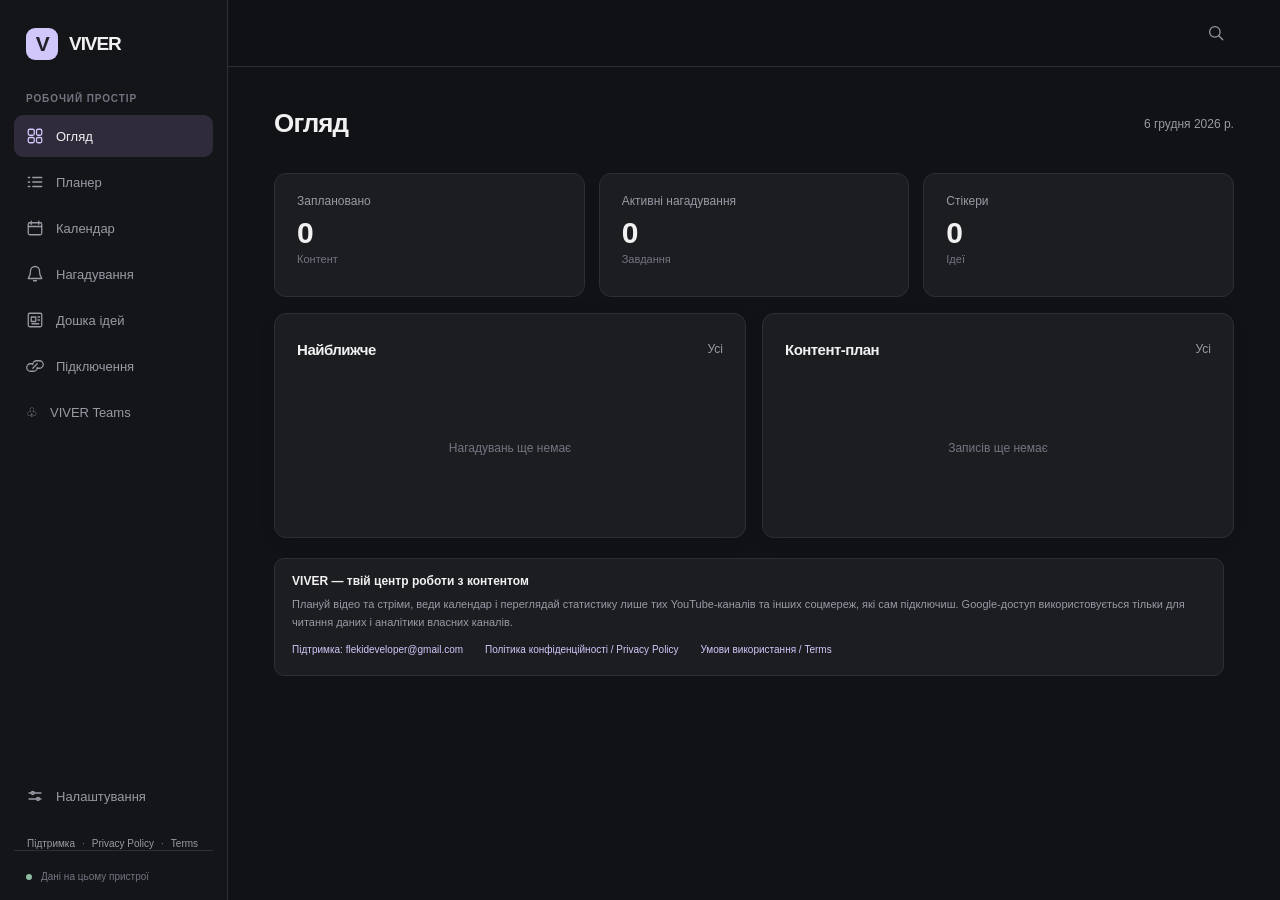
==== commit 1e86bd22: "Integrate VIVER ID, Teams, Studio 2.0, Analytics+ and smart alerts into site" ====
--- a/index.html
+++ b/index.html
@@ -4,18 +4,21 @@
 <meta charset="utf-8">
 <meta name="viewport" content="width=device-width, initial-scale=1">
 <meta name="theme-color" content="#111215">
-<meta http-equiv="Content-Security-Policy" content="default-src 'self'; script-src 'self'; connect-src 'self' https://viver-auth.flekideveloper.workers.dev; img-src 'self' https: data:; style-src 'self' 'unsafe-inline'; object-src 'none'; base-uri 'self'; form-action 'self';">
+<meta http-equiv="Content-Security-Policy" content="default-src 'self'; script-src 'self'; connect-src 'self' https://viver-auth.flekideveloper.workers.dev https://viver-space.flekideveloper.workers.dev; img-src 'self' https: data:; style-src 'self' 'unsafe-inline'; object-src 'none'; base-uri 'self'; form-action 'self';">
 <meta name="description" content="VIVER — creator dashboard для планування контенту, календаря й аналітики підключених YouTube, TikTok, Twitch та X акаунтів.">
 <title>VIVER</title>
 <link rel="icon" href="./favicon.svg" type="image/svg+xml">
 <link rel="stylesheet" href="./style.css?v=14">
+<link rel="stylesheet" href="./viver-next.css?v=1">
 <script defer src="./app.js?v=8"></script>
 <script defer src="./features.js?v=7"></script>
-<script defer src="./connections.js?v=4"></script>
+<script defer src="./connections.js?v=5"></script>
 <script defer src="./youtube.js?v=5"></script>
 <script defer src="./overview-analytics.js?v=5"></script>
 <script defer src="./creator-studio.js?v=4"></script>
 <script defer src="./platform-hub.js?v=3"></script>
+<script defer src="./viver-space.js?v=1"></script>
+<script defer src="./viver-tools.js?v=1"></script>
 </head>
 <body>
 <svg class="sprites" aria-hidden="true" xmlns="http://www.w3.org/2000/svg">
--- a/viver-next.css
+++ b/viver-next.css
@@ -0,0 +1,69 @@
+/* VIVER Next: compact new features inherit all existing four themes. */
+.vs-card{border:1px solid var(--border);background:var(--card);border-radius:12px;padding:22px;margin:0 0 18px;min-width:0;max-width:1000px;color:var(--text)}
+#viver-id-card{max-width:830px}
+.vs-title{display:flex;align-items:center;justify-content:space-between;gap:12px;flex-wrap:wrap;margin-bottom:16px}
+.vs-title h2{margin:0;font-size:17px}
+.vs-title small,.vs-muted,.vs-hint{color:var(--sub);line-height:1.6}
+.vs-hint{font-size:11px;margin-top:14px;max-width:730px}
+.vs-muted{font-size:12px}
+.vs-error{color:var(--danger);padding:11px;background:color-mix(in srgb,var(--danger) 9%,var(--card));border:1px solid var(--danger);border-radius:8px;overflow-wrap:anywhere}
+.vs-recovery{padding:15px;margin:13px 0;border:1px solid var(--accent);border-radius:10px;background:var(--hover)}
+.vs-monospace,.vs-invite code{font:12px/1.5 ui-monospace,Consolas,monospace;display:block;padding:10px;background:var(--field);color:var(--text);border:1px solid var(--border);border-radius:7px;overflow-wrap:anywhere;word-break:break-word}
+.vs-form{display:grid;gap:14px;max-width:600px}
+.vs-form h3{font-size:15px;margin:4px 0 0}
+.vs-form label,.vs-detail-body>label,.vs-inline label{display:grid;gap:7px;font-size:12px;color:var(--sub);min-width:0}
+.vs-form input,.vs-form textarea,.vs-detail-body input,.vs-detail-body select,.vs-detail-body textarea,.vs-inline input,.vs-inline select,.vs-team-list button,.vs-task select{min-width:0;width:100%;background:var(--field);color:var(--text);border:1px solid var(--border);border-radius:8px;padding:10px 11px;font-size:12px}
+.vs-form textarea,.vs-detail-body textarea{resize:vertical;line-height:1.55}
+.vs-form input:focus,.vs-form textarea:focus{border-color:var(--accent)}
+.vs-form small{color:var(--hint);font-size:11px;line-height:1.6}
+.vs-form>button{justify-self:start}
+.vs-actions{display:flex;align-items:center;gap:9px;flex-wrap:wrap;margin:12px 0}
+.vs-tabs{display:flex;gap:6px;margin-bottom:16px;flex-wrap:wrap}
+.vs-tabs button{border:1px solid var(--border);background:var(--field);color:var(--sub);padding:9px 14px;border-radius:7px;font-size:12px}
+.vs-tabs button.active{background:var(--hover);border-color:var(--accent);color:var(--text)}
+.vs-team-head{display:grid;grid-template-columns:1fr 1fr;gap:14px;margin:18px 0}
+.vs-inline{display:flex;flex-wrap:wrap;align-items:end;gap:8px}
+.vs-inline input{flex:1 1 150px}
+.vs-team-layout{display:grid;grid-template-columns:minmax(180px,230px) minmax(0,1fr);gap:16px;align-items:start}
+.vs-team-list{display:grid;align-content:start;gap:6px;border:1px solid var(--border);background:var(--field);border-radius:10px;padding:8px}
+.vs-team-list button{display:flex;flex-direction:column;align-items:flex-start;gap:4px;border:0;background:transparent;color:var(--sub);text-align:left}
+.vs-team-list button strong{color:var(--text);font-size:12px}
+.vs-team-list button small{font-size:10px}
+.vs-team-list button.active{background:var(--hover);outline:1px solid var(--accent)}
+.vs-team-detail{min-width:0}
+.vs-team-members{display:flex;gap:5px;flex-wrap:wrap;margin:14px 0}
+.vs-team-members span{font-size:10px;color:var(--sub);border-radius:15px;border:1px solid var(--border);padding:5px 9px}
+.vs-invite{border:1px solid var(--accent);border-radius:9px;padding:12px;margin:12px 0;background:var(--field)}
+.vs-invite p{font-size:12px;color:var(--sub);margin-bottom:8px}
+.vs-invite button{margin-top:9px}
+.vs-task-create{margin-top:16px}
+.vs-task-list{display:grid;gap:7px;margin-top:15px}
+.vs-task{border:1px solid var(--border);background:var(--field);border-radius:9px;padding:11px;display:flex;align-items:center;gap:9px;justify-content:space-between;min-width:0}
+.vs-task div{min-width:0;overflow-wrap:anywhere}
+.vs-task strong{font-size:12px;font-weight:600}
+.vs-task small{display:block;font-size:10px;color:var(--hint);margin-top:4px}
+.vs-task select{width:auto;max-width:140px;flex-shrink:0}
+.vs-expander{max-width:100%;padding:0;margin:19px 0}
+.vs-expander summary{padding:17px 20px;cursor:pointer;font-size:13px;font-weight:650;color:var(--text)}
+.vs-expander summary:hover{color:var(--accent)}
+.vs-expander[open] summary{border-bottom:1px solid var(--border)}
+.vs-detail-body{padding:19px;display:grid;gap:14px}
+.vs-checkbox{display:flex;gap:9px;align-items:center;font-size:12px;color:var(--sub)}
+.vs-checkbox input{accent-color:var(--accent)}
+.vs-alert-list{display:grid;gap:7px}
+.vs-alert{display:flex;align-items:center;justify-content:space-between;gap:12px;border:1px solid var(--border);border-radius:8px;padding:10px;color:var(--sub);font-size:12px}
+.vs-alert.unread{border-color:var(--accent);color:var(--text)}
+.vs-alert span{overflow-wrap:anywhere;min-width:0}
+.vs-alert small{display:block;color:var(--hint);margin-top:4px;font-size:10px}
+.vs-analytics-stats{display:grid;grid-template-columns:repeat(3,minmax(0,1fr));gap:10px}
+.vs-analytics-stats>div{display:grid;gap:10px;border:1px solid var(--border);background:var(--field);border-radius:9px;padding:17px;min-width:0}
+.vs-analytics-stats span{color:var(--sub);font-size:11px}
+.vs-analytics-stats strong{color:var(--text);font-size:25px;letter-spacing:-.04em;overflow-wrap:anywhere}
+.vs-detail-body h3{font-size:14px;margin:7px 0 0}
+.vs-spark{height:auto;max-height:160px;width:100%;color:var(--accent)}
+.vs-observations{display:grid;gap:7px}
+.vs-observations>div{display:flex;align-items:center;flex-wrap:wrap;gap:10px;border-bottom:1px solid var(--border);padding:10px 0;font-size:12px}
+.vs-observations>div strong{flex:1;min-width:140px}
+.vs-observations>div span,.vs-observations>div small{color:var(--sub);font-size:11px}
+@media(max-width:900px){.vs-team-head,.vs-team-layout{grid-template-columns:1fr}.vs-team-list{grid-template-columns:repeat(auto-fit,minmax(150px,1fr))}}
+@media(max-width:590px){.vs-card{padding:16px}.vs-expander{padding:0}.vs-expander summary{padding:14px}.vs-detail-body{padding:13px}.vs-analytics-stats{grid-template-columns:1fr}.vs-task{flex-wrap:wrap}.vs-task select{max-width:100%}.vs-title{align-items:flex-start}}
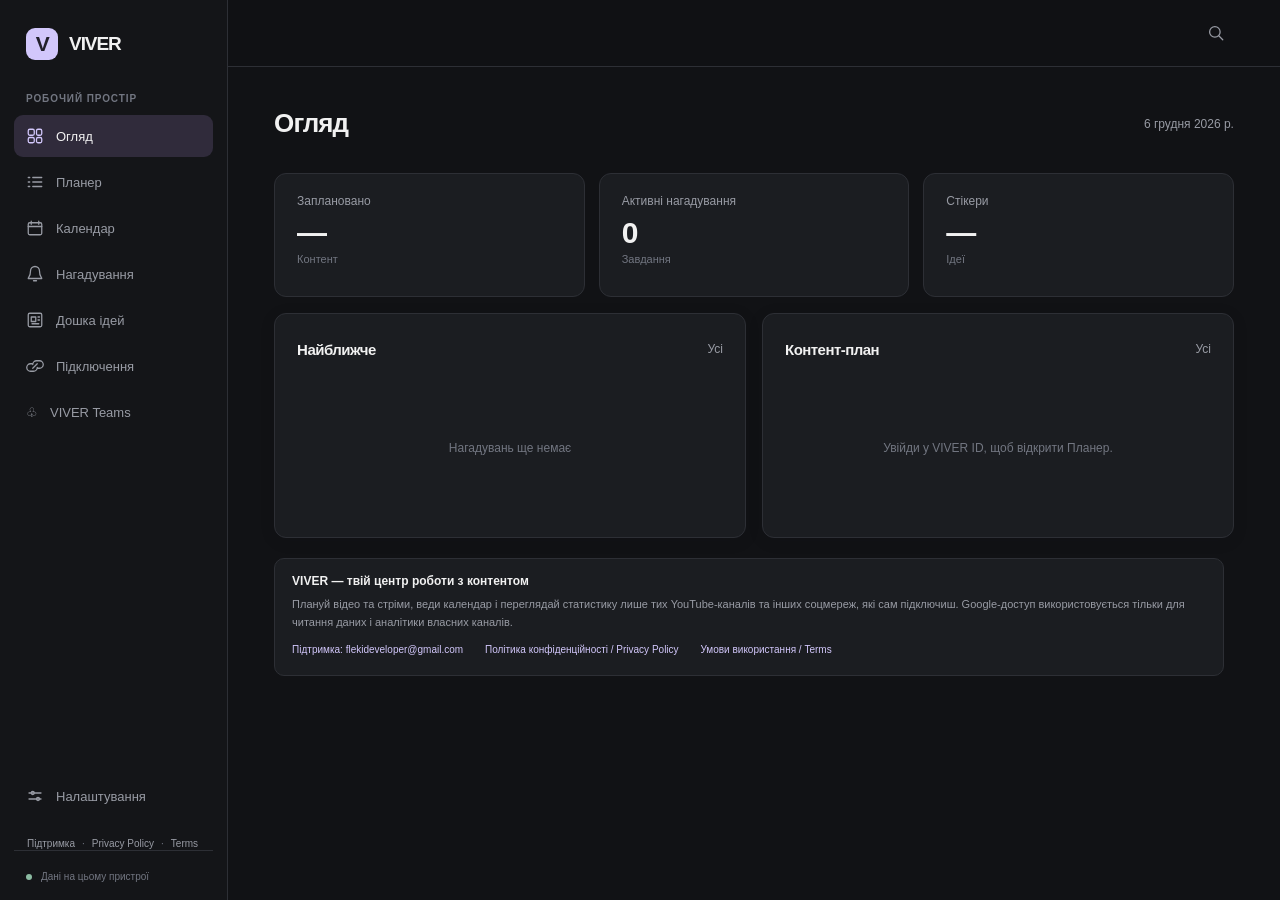
==== commit dc1acef5: "Refresh VIVER access-control scripts across cached browsers" ====
--- a/index.html
+++ b/index.html
@@ -10,15 +10,15 @@
 <link rel="icon" href="./favicon.svg" type="image/svg+xml">
 <link rel="stylesheet" href="./style.css?v=14">
 <link rel="stylesheet" href="./viver-next.css?v=1">
-<script defer src="./app.js?v=8"></script>
-<script defer src="./features.js?v=7"></script>
+<script defer src="./app.js?v=9"></script>
+<script defer src="./features.js?v=8"></script>
 <script defer src="./connections.js?v=5"></script>
 <script defer src="./youtube.js?v=5"></script>
 <script defer src="./overview-analytics.js?v=5"></script>
-<script defer src="./creator-studio.js?v=4"></script>
-<script defer src="./platform-hub.js?v=3"></script>
-<script defer src="./viver-space.js?v=1"></script>
-<script defer src="./viver-tools.js?v=1"></script>
+<script defer src="./creator-studio.js?v=5"></script>
+<script defer src="./platform-hub.js?v=4"></script>
+<script defer src="./viver-space.js?v=3"></script>
+<script defer src="./viver-tools.js?v=3"></script>
 </head>
 <body>
 <svg class="sprites" aria-hidden="true" xmlns="http://www.w3.org/2000/svg">
